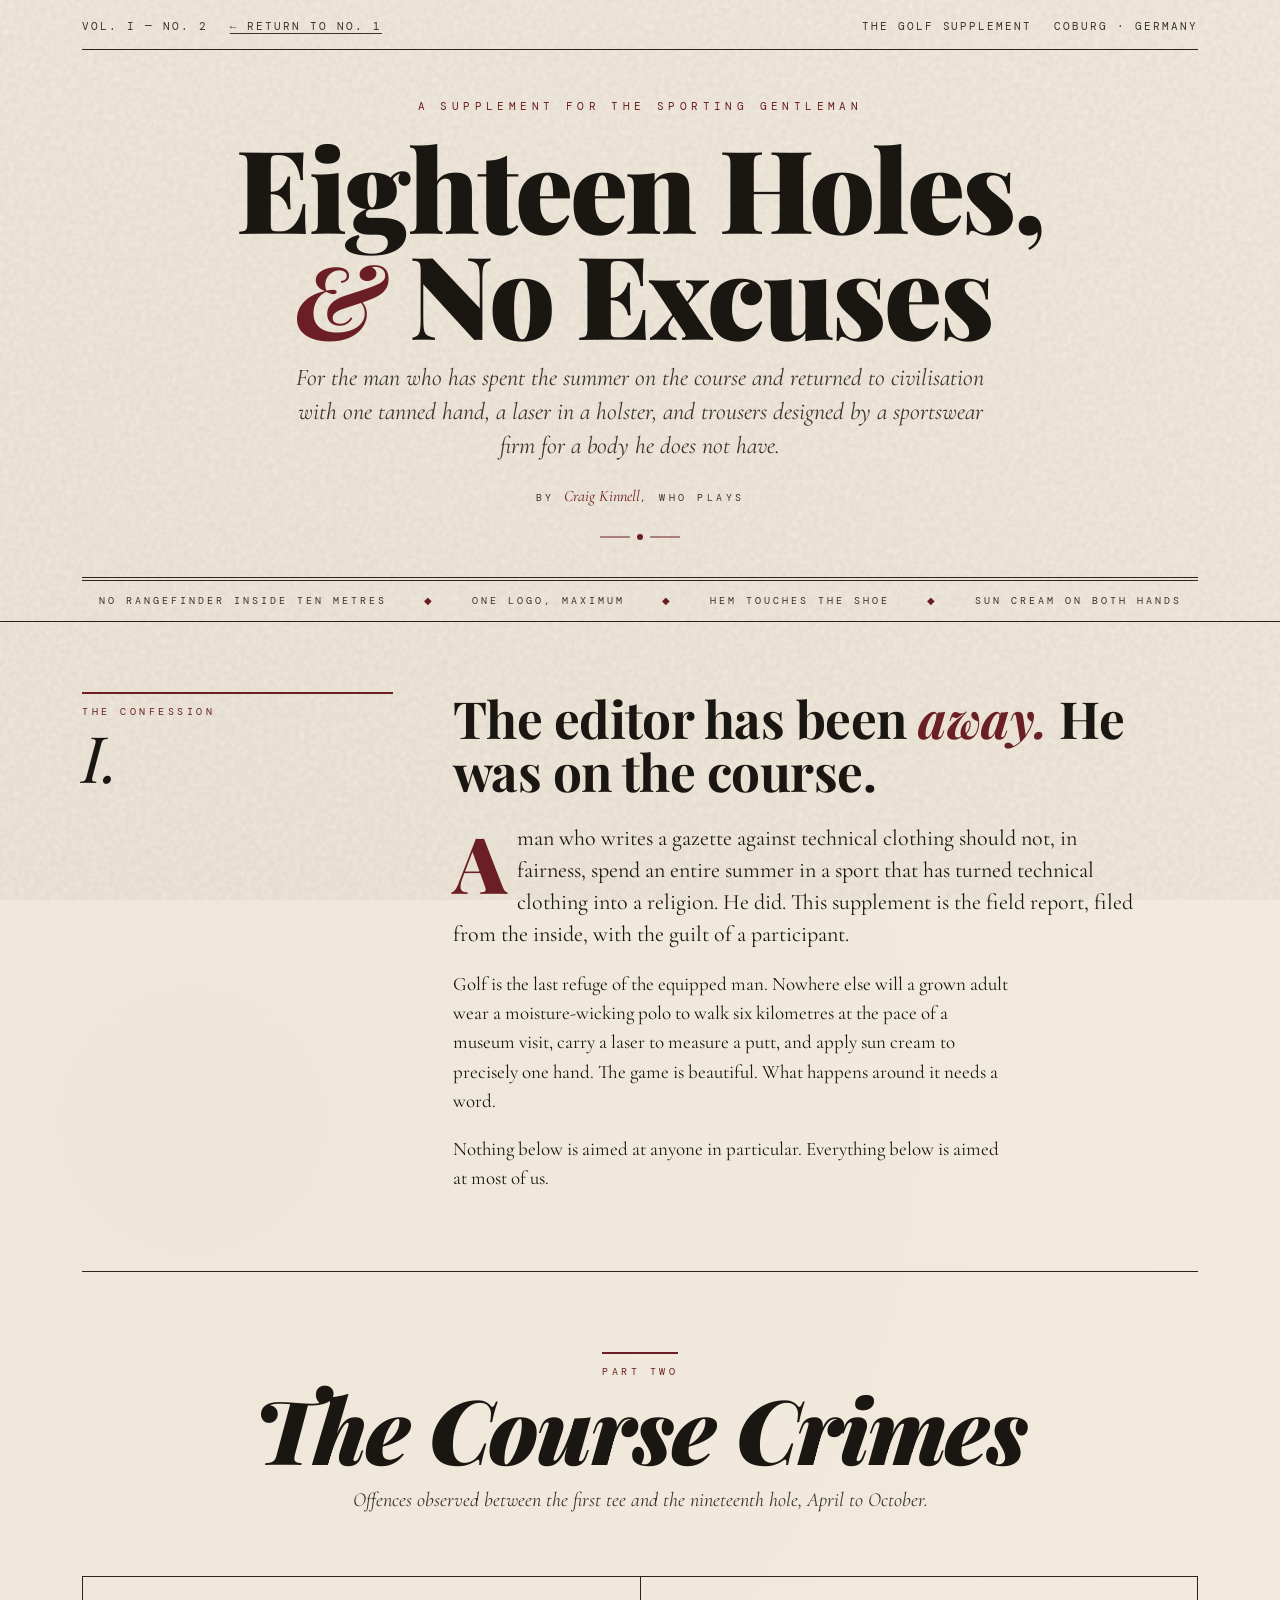
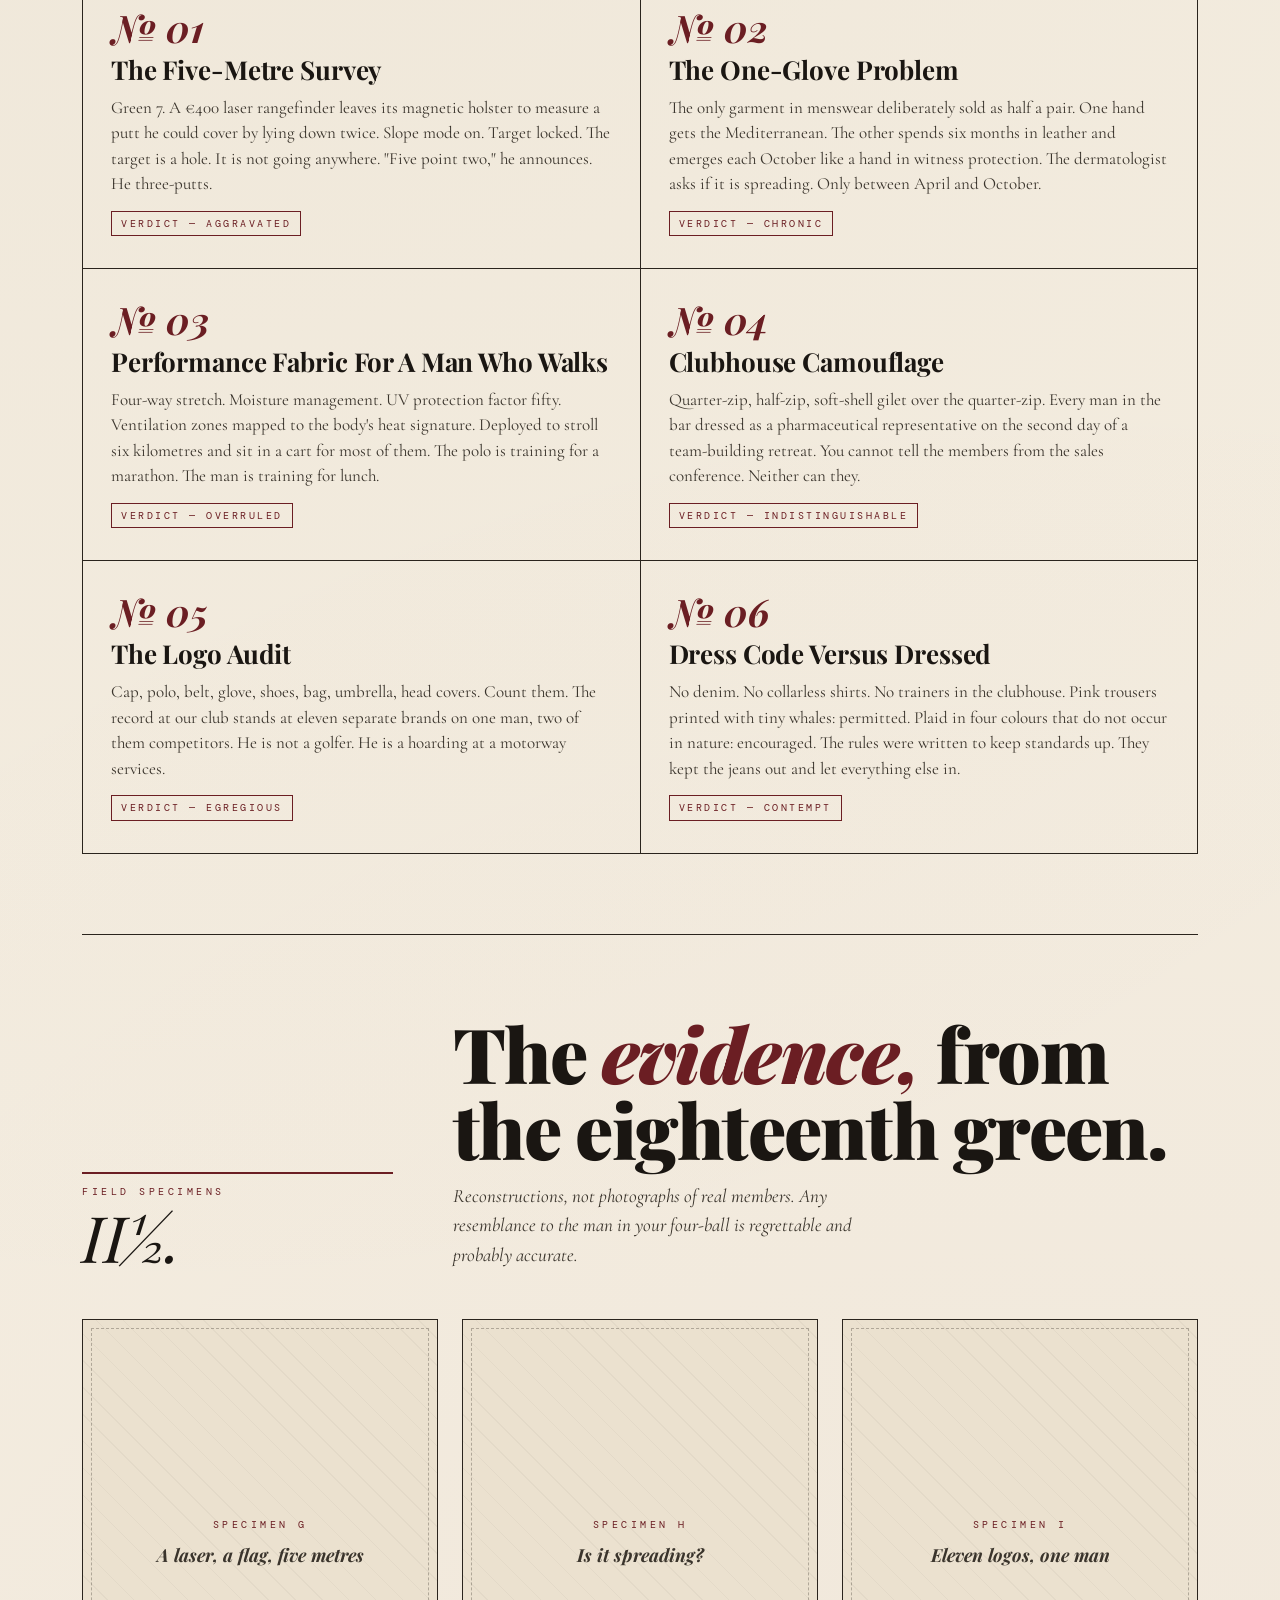
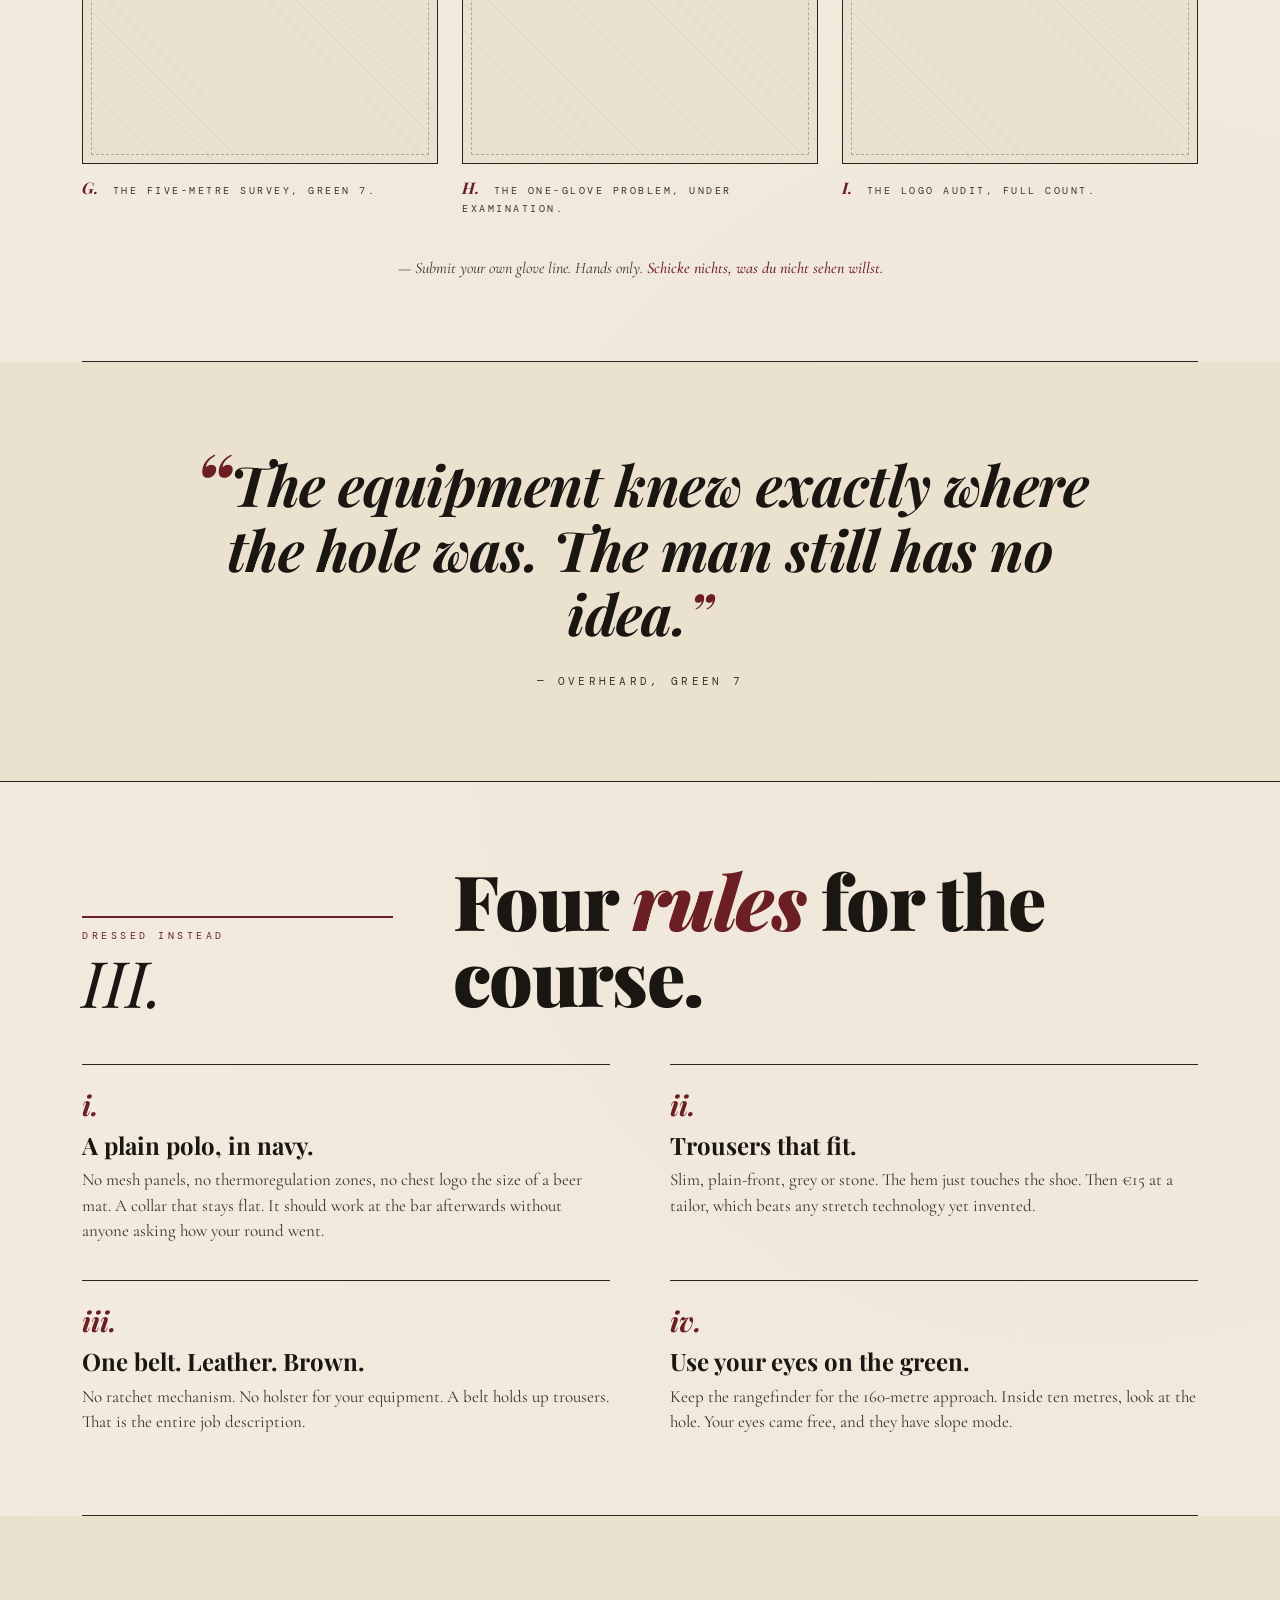
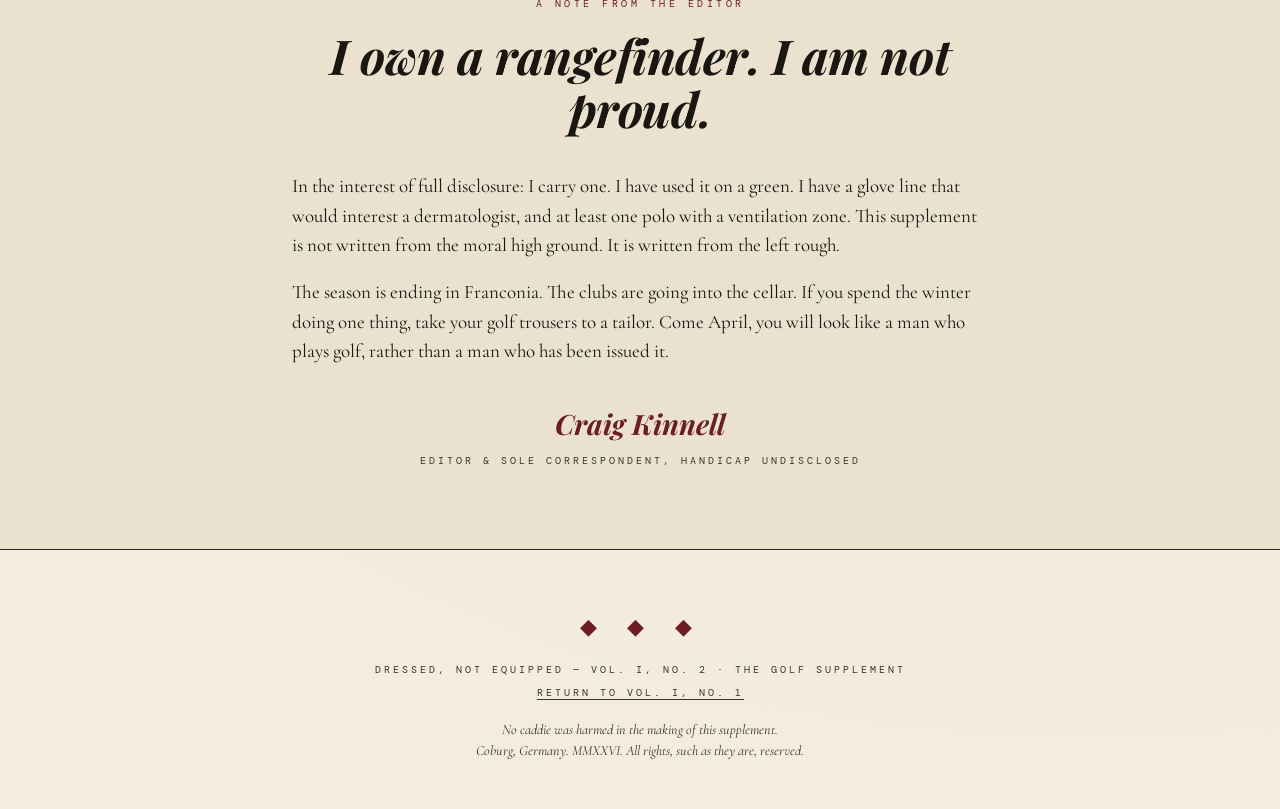
==== golf.html @ 10fee745 "Move Dressed, Not Equipped here, with Vol. I, No. 2: The Golf Supplement Co-Authored-By: Claude Opus" ====
<!DOCTYPE html>
<html lang="en">
<head>
<meta charset="UTF-8" />
<meta name="viewport" content="width=device-width, initial-scale=1.0" />
<title>The Golf Supplement — Dressed, Not Equipped</title>
<meta name="description" content="Vol. I, No. 2 of Dressed, Not Equipped: offences against tailoring observed on the golf course. Written from Coburg, Germany." />
<link rel="preconnect" href="https://fonts.googleapis.com">
<link rel="preconnect" href="https://fonts.gstatic.com" crossorigin>
<link href="https://fonts.googleapis.com/css2?family=Cormorant+Garamond:ital,wght@0,400;0,500;0,600;0,700;1,400;1,500&family=DM+Mono:ital,wght@0,400;0,500;1,400&family=Playfair+Display:ital,wght@0,700;0,900;1,700&display=swap" rel="stylesheet">
<style>
  :root {
    --paper: #f4ede0;
    --paper-deep: #ebe1cf;
    --ink: #1a1612;
    --ink-soft: #3a342c;
    --rule: #2a241d;
    --oxblood: #6b1e23;
    --serif: 'Cormorant Garamond', 'EB Garamond', Georgia, serif;
    --display: 'Playfair Display', 'Bodoni 72', 'Didot', serif;
    --mono: 'DM Mono', 'Courier New', monospace;
  }
  * { box-sizing: border-box; margin: 0; padding: 0; }
  html { scroll-behavior: smooth; }
  body {
    background: var(--paper);
    background-image:
      radial-gradient(circle at 15% 20%, rgba(106, 78, 40, 0.04) 0%, transparent 40%),
      radial-gradient(circle at 85% 70%, rgba(107, 30, 35, 0.03) 0%, transparent 50%);
    color: var(--ink);
    font-family: var(--serif);
    font-size: 19px;
    line-height: 1.55;
    overflow-x: hidden;
    position: relative;
  }
  body::before {
    content: '';
    position: fixed;
    inset: 0;
    pointer-events: none;
    z-index: 1;
    background-image: url("data:image/svg+xml,%3Csvg viewBox='0 0 200 200' xmlns='http://www.w3.org/2000/svg'%3E%3Cfilter id='n'%3E%3CfeTurbulence type='fractalNoise' baseFrequency='0.85' numOctaves='2' stitchTiles='stitch'/%3E%3CfeColorMatrix values='0 0 0 0 0.1 0 0 0 0 0.08 0 0 0 0 0.05 0 0 0 0.18 0'/%3E%3C/filter%3E%3Crect width='100%25' height='100%25' filter='url(%23n)'/%3E%3C/svg%3E");
    opacity: 0.5;
    mix-blend-mode: multiply;
  }
  .container { max-width: 1180px; margin: 0 auto; padding: 0 32px; position: relative; z-index: 2; }
  .masthead {
    border-bottom: 1px solid var(--rule);
    padding: 18px 0 14px;
    display: flex;
    justify-content: space-between;
    align-items: baseline;
    font-family: var(--mono);
    font-size: 11px;
    text-transform: uppercase;
    letter-spacing: 0.18em;
    color: var(--ink-soft);
  }
  .masthead .left, .masthead .right { display: flex; gap: 22px; }
  .hero { padding: 48px 0 32px; border-bottom: 4px double var(--rule); text-align: center; }
  .hero .kicker {
    font-family: var(--mono); font-size: 11px; letter-spacing: 0.4em;
    text-transform: uppercase; color: var(--oxblood); margin-bottom: 18px;
  }
  .hero h1 {
    font-family: var(--display); font-weight: 900;
    font-size: clamp(48px, 9vw, 124px);
    line-height: 0.92; letter-spacing: -0.02em;
  }
  .hero h1 .amp { font-style: italic; font-weight: 700; color: var(--oxblood); font-size: 0.9em; padding: 0 0.05em; }
  .hero .deck {
    font-family: var(--serif); font-style: italic;
    font-size: clamp(18px, 2vw, 24px); color: var(--ink-soft);
    max-width: 720px; margin: 16px auto 0; line-height: 1.4;
  }
  .hero .byline {
    font-family: var(--mono); font-size: 10px; letter-spacing: 0.35em;
    text-transform: uppercase; color: var(--ink-soft); margin-top: 22px;
  }
  .hero .byline em {
    font-family: var(--serif); font-style: italic; text-transform: none;
    letter-spacing: 0; font-size: 16px; color: var(--oxblood);
  }
  .hero .ornament { margin: 20px auto 0; display: block; width: 80px; color: var(--oxblood); }
  .strip {
    border-bottom: 1px solid var(--rule); padding: 12px 0;
    font-family: var(--mono); font-size: 10px; letter-spacing: 0.3em;
    text-transform: uppercase; text-align: center; color: var(--ink-soft);
  }
  .strip span { margin: 0 14px; }
  .strip .dot { color: var(--oxblood); }
  .section-label {
    font-family: var(--mono); font-size: 10px; letter-spacing: 0.35em;
    text-transform: uppercase; color: var(--oxblood);
    border-top: 2px solid var(--oxblood); padding-top: 10px; display: block;
  }
  .section-label .num {
    display: block; font-family: var(--display); font-style: italic;
    font-size: 64px; color: var(--ink); letter-spacing: 0; margin-top: 6px; line-height: 1;
  }
  .manifesto { padding: 70px 0 60px; border-bottom: 1px solid var(--rule); }
  .manifesto-grid { display: grid; grid-template-columns: 1fr 2.4fr; gap: 60px; align-items: start; }
  .manifesto h2 {
    font-family: var(--display); font-weight: 700;
    font-size: clamp(32px, 4vw, 52px); line-height: 1.05;
    letter-spacing: -0.01em; margin-bottom: 24px;
  }
  .manifesto h2 em { font-style: italic; color: var(--oxblood); }
  .manifesto p { margin-bottom: 18px; max-width: 62ch; }
  .manifesto p.lede { font-size: 22px; line-height: 1.45; }
  .manifesto p.lede::first-letter {
    font-family: var(--display); font-weight: 900; font-size: 78px;
    float: left; line-height: 0.85; padding: 6px 10px 0 0; color: var(--oxblood);
  }
  .crimes { padding: 80px 0; border-bottom: 1px solid var(--rule); }
  .crimes-header { text-align: center; margin-bottom: 60px; }
  .crimes-header h2 {
    font-family: var(--display); font-weight: 900; font-style: italic;
    font-size: clamp(48px, 7vw, 92px); line-height: 1; letter-spacing: -0.02em;
  }
  .crimes-header .sub {
    font-family: var(--serif); font-style: italic;
    color: var(--ink-soft); font-size: 20px; margin-top: 12px;
  }
  .crimes-list {
    display: grid; grid-template-columns: 1fr 1fr;
    border-top: 1px solid var(--rule); border-left: 1px solid var(--rule);
  }
  .crime {
    padding: 32px 28px;
    border-right: 1px solid var(--rule); border-bottom: 1px solid var(--rule);
    transition: background 0.4s ease;
  }
  .crime:hover { background: var(--paper-deep); }
  .crime .num {
    font-family: var(--display); font-style: italic; font-weight: 700;
    font-size: 38px; color: var(--oxblood); line-height: 1; margin-bottom: 8px;
  }
  .crime h3 {
    font-family: var(--display); font-weight: 700;
    font-size: 26px; line-height: 1.15; margin-bottom: 10px; letter-spacing: -0.005em;
  }
  .crime p { font-size: 17px; line-height: 1.5; color: var(--ink-soft); }
  .crime .verdict {
    display: inline-block; margin-top: 14px;
    font-family: var(--mono); font-size: 10px; letter-spacing: 0.25em;
    text-transform: uppercase; color: var(--oxblood);
    border: 1px solid var(--oxblood); padding: 4px 9px;
  }
  .pullquote {
    padding: 90px 0; text-align: center;
    border-bottom: 1px solid var(--rule); background: var(--paper-deep);
  }

  /* ─── FIELD SPECIMENS ─────────────────────────────── */
  .specimens { padding: 80px 0; border-bottom: 1px solid var(--rule); }
  .specimens-header {
    display: grid; grid-template-columns: 1fr 2.4fr;
    gap: 60px; margin-bottom: 50px; align-items: end;
  }
  .specimens-header h2 {
    font-family: var(--display); font-weight: 900;
    font-size: clamp(40px, 6vw, 76px); line-height: 1; letter-spacing: -0.02em;
    margin-bottom: 14px;
  }
  .specimens-header h2 em { font-style: italic; color: var(--oxblood); }
  .specimens-header p {
    font-style: italic; color: var(--ink-soft); max-width: 56ch;
  }
  .specimens-grid {
    display: grid; grid-template-columns: repeat(3, 1fr); gap: 28px 24px;
  }
  .specimen { display: block; }
  .specimen-frame {
    position: relative; aspect-ratio: 4 / 5;
    background: var(--paper-deep);
    border: 1px solid var(--rule);
    overflow: hidden;
    transition: transform 0.5s cubic-bezier(0.2, 0.8, 0.2, 1), box-shadow 0.5s;
  }
  .specimen-frame::before {
    content: '';
    position: absolute; inset: 8px;
    border: 1px dashed rgba(42, 36, 29, 0.3);
    pointer-events: none;
  }
  .specimen-frame:hover {
    transform: translateY(-4px);
    box-shadow: 0 16px 40px -20px rgba(26, 22, 18, 0.4);
  }
  .specimen-placeholder {
    position: absolute; inset: 0;
    display: flex; flex-direction: column;
    align-items: center; justify-content: center;
    text-align: center; padding: 28px;
    background:
      repeating-linear-gradient(
        45deg,
        transparent 0,
        transparent 18px,
        rgba(42, 36, 29, 0.04) 18px,
        rgba(42, 36, 29, 0.04) 19px
      );
  }
  .ph-label {
    font-family: var(--mono); font-size: 10px; letter-spacing: 0.35em;
    text-transform: uppercase; color: var(--oxblood);
    margin-bottom: 12px;
  }
  .ph-detail {
    font-family: var(--display); font-style: italic; font-weight: 700;
    font-size: 18px; line-height: 1.25; color: var(--ink-soft);
  }
  .specimen figcaption {
    font-family: var(--mono); font-size: 10px;
    letter-spacing: 0.25em; text-transform: uppercase;
    color: var(--ink-soft); margin-top: 12px;
  }
  .specimen .caption-num {
    font-family: var(--display); font-style: italic;
    font-weight: 700; font-size: 16px; color: var(--oxblood);
    text-transform: none; letter-spacing: 0; margin-right: 6px;
  }
  .specimens-note {
    margin-top: 40px; text-align: center;
    font-family: var(--serif); font-style: italic;
    font-size: 16px; color: var(--ink-soft);
  }
  .specimens-note em { color: var(--oxblood); font-weight: 500; }

  /* ─── DISCLOSURE BLOCK ────────────────────────────── */
  .disclosure {
    margin: 40px auto 0; max-width: 780px;
    border-top: 1px solid var(--rule);
    border-bottom: 1px solid var(--rule);
    padding: 22px 28px;
    font-family: var(--serif); font-size: 15px;
    line-height: 1.5; color: var(--ink-soft);
    text-align: center;
  }
  .disclosure .tag {
    display: inline-block; margin-bottom: 8px;
    font-family: var(--mono); font-size: 10px;
    letter-spacing: 0.35em; text-transform: uppercase;
    color: var(--oxblood);
  }
  .disclosure em { font-style: italic; color: var(--ink); }
  .pullquote blockquote {
    font-family: var(--display); font-style: italic; font-weight: 700;
    font-size: clamp(28px, 4.5vw, 56px); line-height: 1.15;
    max-width: 920px; margin: 0 auto; letter-spacing: -0.01em;
  }
  .pullquote blockquote::before {
    content: '“'; font-size: 1.5em; color: var(--oxblood);
    line-height: 0; vertical-align: -0.1em;
  }
  .pullquote blockquote::after { content: '”'; color: var(--oxblood); }
  .pullquote cite {
    display: block; margin-top: 28px;
    font-family: var(--mono); font-size: 11px; letter-spacing: 0.3em;
    text-transform: uppercase; font-style: normal; color: var(--ink-soft);
  }
  .principles { padding: 80px 0; border-bottom: 1px solid var(--rule); }
  .principles-header {
    display: grid; grid-template-columns: 1fr 2.4fr;
    gap: 60px; margin-bottom: 50px; align-items: end;
  }
  .principles-header h2 {
    font-family: var(--display); font-weight: 900;
    font-size: clamp(40px, 6vw, 76px); line-height: 1; letter-spacing: -0.02em;
  }
  .principles-header h2 em { font-style: italic; color: var(--oxblood); }
  .principles-grid { display: grid; grid-template-columns: repeat(2, 1fr); gap: 36px 60px; }
  .principle { border-top: 1px solid var(--rule); padding-top: 18px; }
  .principle .num {
    font-family: var(--display); font-style: italic; font-weight: 700;
    font-size: 28px; color: var(--oxblood); margin-bottom: 6px;
  }
  .principle h3 {
    font-family: var(--display); font-weight: 700;
    font-size: 24px; margin-bottom: 8px; line-height: 1.15;
  }
  .principle p { font-size: 17px; line-height: 1.5; color: var(--ink-soft); }
  .remedies { padding: 80px 0 60px; border-bottom: 1px solid var(--rule); }
  .remedies-header {
    display: grid; grid-template-columns: 1fr 2.4fr;
    gap: 60px; margin-bottom: 50px; align-items: end;
  }
  .remedies-header h2 {
    font-family: var(--display); font-weight: 900;
    font-size: clamp(40px, 6vw, 76px); line-height: 1; letter-spacing: -0.02em;
  }
  .remedies-header h2 em { font-style: italic; color: var(--oxblood); }
  .remedies-header p { font-style: italic; color: var(--ink-soft); max-width: 56ch; }
  .category { margin-bottom: 50px; }
  .category-title {
    font-family: var(--mono); font-size: 11px; letter-spacing: 0.35em;
    text-transform: uppercase; color: var(--ink);
    border-bottom: 1px solid var(--rule); padding-bottom: 10px; margin-bottom: 22px;
    display: flex; justify-content: space-between; align-items: baseline;
  }
  .category-title .index {
    color: var(--oxblood); font-style: italic; font-family: var(--display);
    text-transform: none; letter-spacing: 0; font-size: 22px;
  }
  .links { display: grid; grid-template-columns: repeat(auto-fill, minmax(280px, 1fr)); }
  .link {
    display: block; padding: 18px 4px;
    border-bottom: 1px solid rgba(42, 36, 29, 0.2);
    text-decoration: none; color: var(--ink);
    transition: padding-left 0.35s cubic-bezier(0.2, 0.8, 0.2, 1), background 0.3s;
    position: relative;
  }
  .link:hover {
    padding-left: 16px;
    background: linear-gradient(90deg, rgba(107,30,35,0.05), transparent 60%);
  }
  .link::before {
    content: '→'; position: absolute; left: -12px; top: 28px;
    color: var(--oxblood); opacity: 0;
    transition: opacity 0.3s, left 0.3s; font-size: 18px;
  }
  .link:hover::before { opacity: 1; left: 0; }
  .link .name {
    font-family: var(--display); font-size: 22px; font-weight: 700;
    line-height: 1.1; display: block; margin-bottom: 4px;
  }
  .link .note { font-family: var(--serif); font-style: italic; font-size: 15px; color: var(--ink-soft); }
  .link .origin {
    font-family: var(--mono); font-size: 9px; letter-spacing: 0.25em;
    text-transform: uppercase; color: var(--oxblood);
    margin-top: 6px; display: block;
  }
  .editors-note {
    padding: 80px 0; border-bottom: 1px solid var(--rule);
    background: var(--paper-deep);
  }
  .editors-note .container { max-width: 760px; }
  .editors-note .label {
    font-family: var(--mono); font-size: 10px; letter-spacing: 0.35em;
    text-transform: uppercase; color: var(--oxblood);
    text-align: center; margin-bottom: 18px;
  }
  .editors-note h2 {
    font-family: var(--display); font-weight: 700; font-style: italic;
    font-size: clamp(32px, 4vw, 48px); line-height: 1.1;
    text-align: center; margin-bottom: 36px; letter-spacing: -0.01em;
  }
  .editors-note p { margin-bottom: 18px; }
  .editors-note .signature { margin-top: 36px; text-align: center; }
  .editors-note .signature .name {
    font-family: var(--display); font-style: italic; font-weight: 700;
    font-size: 28px; color: var(--oxblood);
  }
  .editors-note .signature .role {
    display: block; font-family: var(--mono);
    font-size: 10px; letter-spacing: 0.3em;
    text-transform: uppercase; color: var(--ink-soft); margin-top: 8px;
  }
  footer {
    padding: 60px 0 40px; text-align: center;
    font-family: var(--mono); font-size: 10px; letter-spacing: 0.3em;
    text-transform: uppercase; color: var(--ink-soft);
  }
  footer .ornament {
    color: var(--oxblood); font-size: 22px;
    margin-bottom: 18px; letter-spacing: 0.4em;
  }
  footer p { margin-bottom: 8px; }
  footer .small {
    font-family: var(--serif); font-style: italic;
    text-transform: none; letter-spacing: 0;
    font-size: 14px; color: var(--ink-soft);
    margin-top: 18px; line-height: 1.5;
  }
  @media (max-width: 760px) {
    .container { padding: 0 22px; }
    .masthead { font-size: 9px; flex-direction: column; gap: 6px; align-items: center; }
    .masthead .left, .masthead .right { gap: 14px; }
    .manifesto-grid, .remedies-header, .principles-header, .specimens-header { grid-template-columns: 1fr; gap: 30px; }
    .crimes-list, .principles-grid { grid-template-columns: 1fr; }
    .specimens-grid { grid-template-columns: 1fr 1fr; gap: 18px; }
    .strip span { display: inline-block; margin: 2px 8px; }
  }
  @keyframes rise {
    from { opacity: 0; transform: translateY(18px); }
    to   { opacity: 1; transform: translateY(0); }
  }
  .hero, .manifesto, .crime, .specimens, .pullquote, .principles, .remedies, .editors-note {
    animation: rise 0.9s cubic-bezier(0.2, 0.8, 0.2, 1) both;
  }
  .crime:nth-child(1) { animation-delay: 0.05s; }
  .crime:nth-child(2) { animation-delay: 0.10s; }
  .crime:nth-child(3) { animation-delay: 0.15s; }
  .crime:nth-child(4) { animation-delay: 0.20s; }
  .crime:nth-child(5) { animation-delay: 0.25s; }
  .crime:nth-child(6) { animation-delay: 0.30s; }

  /* ─── GOLF SUPPLEMENT ADDITIONS ───────────────────── */
  .specimen-frame img {
    position: absolute; inset: 0; width: 100%; height: 100%;
    object-fit: cover; display: block; z-index: 1;
  }
  a.back { color: inherit; text-decoration: none; border-bottom: 1px solid currentColor; }
  a.back:hover { color: var(--oxblood); }
</style>
</head>
<body>

<div class="container">
  <header class="masthead">
    <div class="left">
      <span>Vol. I — No. 2</span>
      <span><a class="back" href="./">← Return to No. 1</a></span>
    </div>
    <div class="right">
      <span>The Golf Supplement</span>
      <span>Coburg · Germany</span>
    </div>
  </header>

  <section class="hero">
    <div class="kicker">A Supplement for the Sporting Gentleman</div>
    <h1>Eighteen Holes,<br><span class="amp">&amp;</span> No Excuses</h1>
    <p class="deck">For the man who has spent the summer on the course and returned to civilisation with one tanned hand, a laser in a holster, and trousers designed by a sportswear firm for a body he does not have.</p>
    <div class="byline">By <em>Craig Kinnell</em>, who plays</div>
    <svg class="ornament" viewBox="0 0 80 16" fill="none" xmlns="http://www.w3.org/2000/svg">
      <path d="M0 8 H30" stroke="currentColor" stroke-width="1"/>
      <circle cx="40" cy="8" r="3" fill="currentColor"/>
      <path d="M50 8 H80" stroke="currentColor" stroke-width="1"/>
    </svg>
  </section>
</div>

<div class="strip">
  <span>No Rangefinder Inside Ten Metres</span>
  <span class="dot">◆</span>
  <span>One Logo, Maximum</span>
  <span class="dot">◆</span>
  <span>Hem Touches The Shoe</span>
  <span class="dot">◆</span>
  <span>Sun Cream On Both Hands</span>
</div>

<div class="container">

  <section class="manifesto">
    <div class="manifesto-grid">
      <div><span class="section-label">The Confession<span class="num">I.</span></span></div>
      <div>
        <h2>The editor has been <em>away.</em> He was on the course.</h2>
        <p class="lede">A man who writes a gazette against technical clothing should not, in fairness, spend an entire summer in a sport that has turned technical clothing into a religion. He did. This supplement is the field report, filed from the inside, with the guilt of a participant.</p>
        <p>Golf is the last refuge of the equipped man. Nowhere else will a grown adult wear a moisture-wicking polo to walk six kilometres at the pace of a museum visit, carry a laser to measure a putt, and apply sun cream to precisely one hand. The game is beautiful. What happens around it needs a word.</p>
        <p>Nothing below is aimed at anyone in particular. Everything below is aimed at most of us.</p>
      </div>
    </div>
  </section>

  <section class="crimes">
    <div class="crimes-header">
      <span class="section-label" style="display:inline-block;text-align:left;">Part Two</span>
      <h2>The <em>Course</em> Crimes</h2>
      <p class="sub">Offences observed between the first tee and the nineteenth hole, April to October.</p>
    </div>

    <div class="crimes-list">
      <article class="crime">
        <div class="num">№ 01</div>
        <h3>The Five-Metre Survey</h3>
        <p>Green 7. A €400 laser rangefinder leaves its magnetic holster to measure a putt he could cover by lying down twice. Slope mode on. Target locked. The target is a hole. It is not going anywhere. "Five point two," he announces. He three-putts.</p>
        <span class="verdict">Verdict — Aggravated</span>
      </article>
      <article class="crime">
        <div class="num">№ 02</div>
        <h3>The One-Glove Problem</h3>
        <p>The only garment in menswear deliberately sold as half a pair. One hand gets the Mediterranean. The other spends six months in leather and emerges each October like a hand in witness protection. The dermatologist asks if it is spreading. Only between April and October.</p>
        <span class="verdict">Verdict — Chronic</span>
      </article>
      <article class="crime">
        <div class="num">№ 03</div>
        <h3>Performance Fabric For A Man Who Walks</h3>
        <p>Four-way stretch. Moisture management. UV protection factor fifty. Ventilation zones mapped to the body's heat signature. Deployed to stroll six kilometres and sit in a cart for most of them. The polo is training for a marathon. The man is training for lunch.</p>
        <span class="verdict">Verdict — Overruled</span>
      </article>
      <article class="crime">
        <div class="num">№ 04</div>
        <h3>Clubhouse Camouflage</h3>
        <p>Quarter-zip, half-zip, soft-shell gilet over the quarter-zip. Every man in the bar dressed as a pharmaceutical representative on the second day of a team-building retreat. You cannot tell the members from the sales conference. Neither can they.</p>
        <span class="verdict">Verdict — Indistinguishable</span>
      </article>
      <article class="crime">
        <div class="num">№ 05</div>
        <h3>The Logo Audit</h3>
        <p>Cap, polo, belt, glove, shoes, bag, umbrella, head covers. Count them. The record at our club stands at eleven separate brands on one man, two of them competitors. He is not a golfer. He is a hoarding at a motorway services.</p>
        <span class="verdict">Verdict — Egregious</span>
      </article>
      <article class="crime">
        <div class="num">№ 06</div>
        <h3>Dress Code Versus Dressed</h3>
        <p>No denim. No collarless shirts. No trainers in the clubhouse. Pink trousers printed with tiny whales: permitted. Plaid in four colours that do not occur in nature: encouraged. The rules were written to keep standards up. They kept the jeans out and let everything else in.</p>
        <span class="verdict">Verdict — Contempt</span>
      </article>
    </div>
  </section>

  <section class="specimens">
    <div class="specimens-header">
      <div><span class="section-label">Field Specimens<span class="num">II½.</span></span></div>
      <div>
        <h2>The <em>evidence,</em> from the eighteenth green.</h2>
        <p>Reconstructions, not photographs of real members. Any resemblance to the man in your four-ball is regrettable and probably accurate.</p>
      </div>
    </div>
    <div class="specimens-grid">
      <figure class="specimen">
        <div class="specimen-frame">
          <div class="specimen-placeholder">
            <span class="ph-label">Specimen G</span>
            <span class="ph-detail">A laser, a flag, five metres</span>
          </div>
          <img src="images/five-metre-survey.jpg" alt="A golfer aiming a laser rangefinder at a flag only a few metres away" loading="lazy" onerror="this.remove()">
        </div>
        <figcaption><span class="caption-num">G.</span> The Five-Metre Survey, green 7.</figcaption>
      </figure>
      <figure class="specimen">
        <div class="specimen-frame">
          <div class="specimen-placeholder">
            <span class="ph-label">Specimen H</span>
            <span class="ph-detail">Is it spreading?</span>
          </div>
          <img src="images/one-glove-problem.jpg" alt="A dermatologist examining a golfer's pale gloved hand with a sharp tan line at the wrist" loading="lazy" onerror="this.remove()">
        </div>
        <figcaption><span class="caption-num">H.</span> The One-Glove Problem, under examination.</figcaption>
      </figure>
      <figure class="specimen">
        <div class="specimen-frame">
          <div class="specimen-placeholder">
            <span class="ph-label">Specimen I</span>
            <span class="ph-detail">Eleven logos, one man</span>
          </div>
        </div>
        <figcaption><span class="caption-num">I.</span> The Logo Audit, full count.</figcaption>
      </figure>
    </div>
    <p class="specimens-note">— Submit your own glove line. Hands only. <em>Schicke nichts, was du nicht sehen willst.</em></p>
  </section>

</div>

<section class="pullquote">
  <div class="container">
    <blockquote>The equipment knew exactly where the hole was. The man still has <em>no idea.</em></blockquote>
    <cite>— Overheard, Green 7</cite>
  </div>
</section>

<div class="container">

  <section class="principles">
    <div class="principles-header">
      <div><span class="section-label">Dressed Instead<span class="num">III.</span></span></div>
      <div><h2>Four <em>rules</em> for the course.</h2></div>
    </div>
    <div class="principles-grid">
      <div class="principle">
        <div class="num">i.</div>
        <h3>A plain polo, in navy.</h3>
        <p>No mesh panels, no thermoregulation zones, no chest logo the size of a beer mat. A collar that stays flat. It should work at the bar afterwards without anyone asking how your round went.</p>
      </div>
      <div class="principle">
        <div class="num">ii.</div>
        <h3>Trousers that fit.</h3>
        <p>Slim, plain-front, grey or stone. The hem just touches the shoe. Then €15 at a tailor, which beats any stretch technology yet invented.</p>
      </div>
      <div class="principle">
        <div class="num">iii.</div>
        <h3>One belt. Leather. Brown.</h3>
        <p>No ratchet mechanism. No holster for your equipment. A belt holds up trousers. That is the entire job description.</p>
      </div>
      <div class="principle">
        <div class="num">iv.</div>
        <h3>Use your eyes on the green.</h3>
        <p>Keep the rangefinder for the 160-metre approach. Inside ten metres, look at the hole. Your eyes came free, and they have slope mode.</p>
      </div>
    </div>
  </section>

  <!-- ═══ REMEDIES FOR THE COURSE ═══
       Add brand links here in the same format as the Remedies on index.html.
       If any become affiliate links: add rel="sponsored noopener", mark them
       with *, and remove the `hidden` attribute from the disclosure block below. -->

</div>

<section class="editors-note">
  <div class="container">
    <div class="label">A Note From The Editor</div>
    <h2>I own a rangefinder. I am not proud.</h2>
    <p>In the interest of full disclosure: I carry one. I have used it on a green. I have a glove line that would interest a dermatologist, and at least one polo with a ventilation zone. This supplement is not written from the moral high ground. It is written from the left rough.</p>
    <p>The season is ending in Franconia. The clubs are going into the cellar. If you spend the winter doing one thing, take your golf trousers to a tailor. Come April, you will look like a man who plays golf, rather than a man who has been issued it.</p>
    <div class="signature">
      <span class="name">Craig Kinnell</span>
      <span class="role">Editor &amp; Sole Correspondent, Handicap Undisclosed</span>
    </div>
  </div>
</section>

<div class="container">
  <aside class="disclosure" id="disclosure" hidden>
    <span class="tag">Werbung · Disclosure</span>
    <p>Some links on this page are <em>affiliate links / Provisionslinks</em>, marked with an asterisk. If you click through and buy, the gazette receives a small commission at no cost to you. This does not influence what is recommended.</p>
  </aside>
  <footer>
    <div class="ornament">◆ ◆ ◆</div>
    <p>Dressed, Not Equipped — Vol. I, No. 2 · The Golf Supplement</p>
    <p><a class="back" href="./">Return to Vol. I, No. 1</a></p>
    <p class="small">No caddie was harmed in the making of this supplement.<br>Coburg, Germany. MMXXVI. All rights, such as they are, reserved.</p>
  </footer>
</div>

</body>
</html>
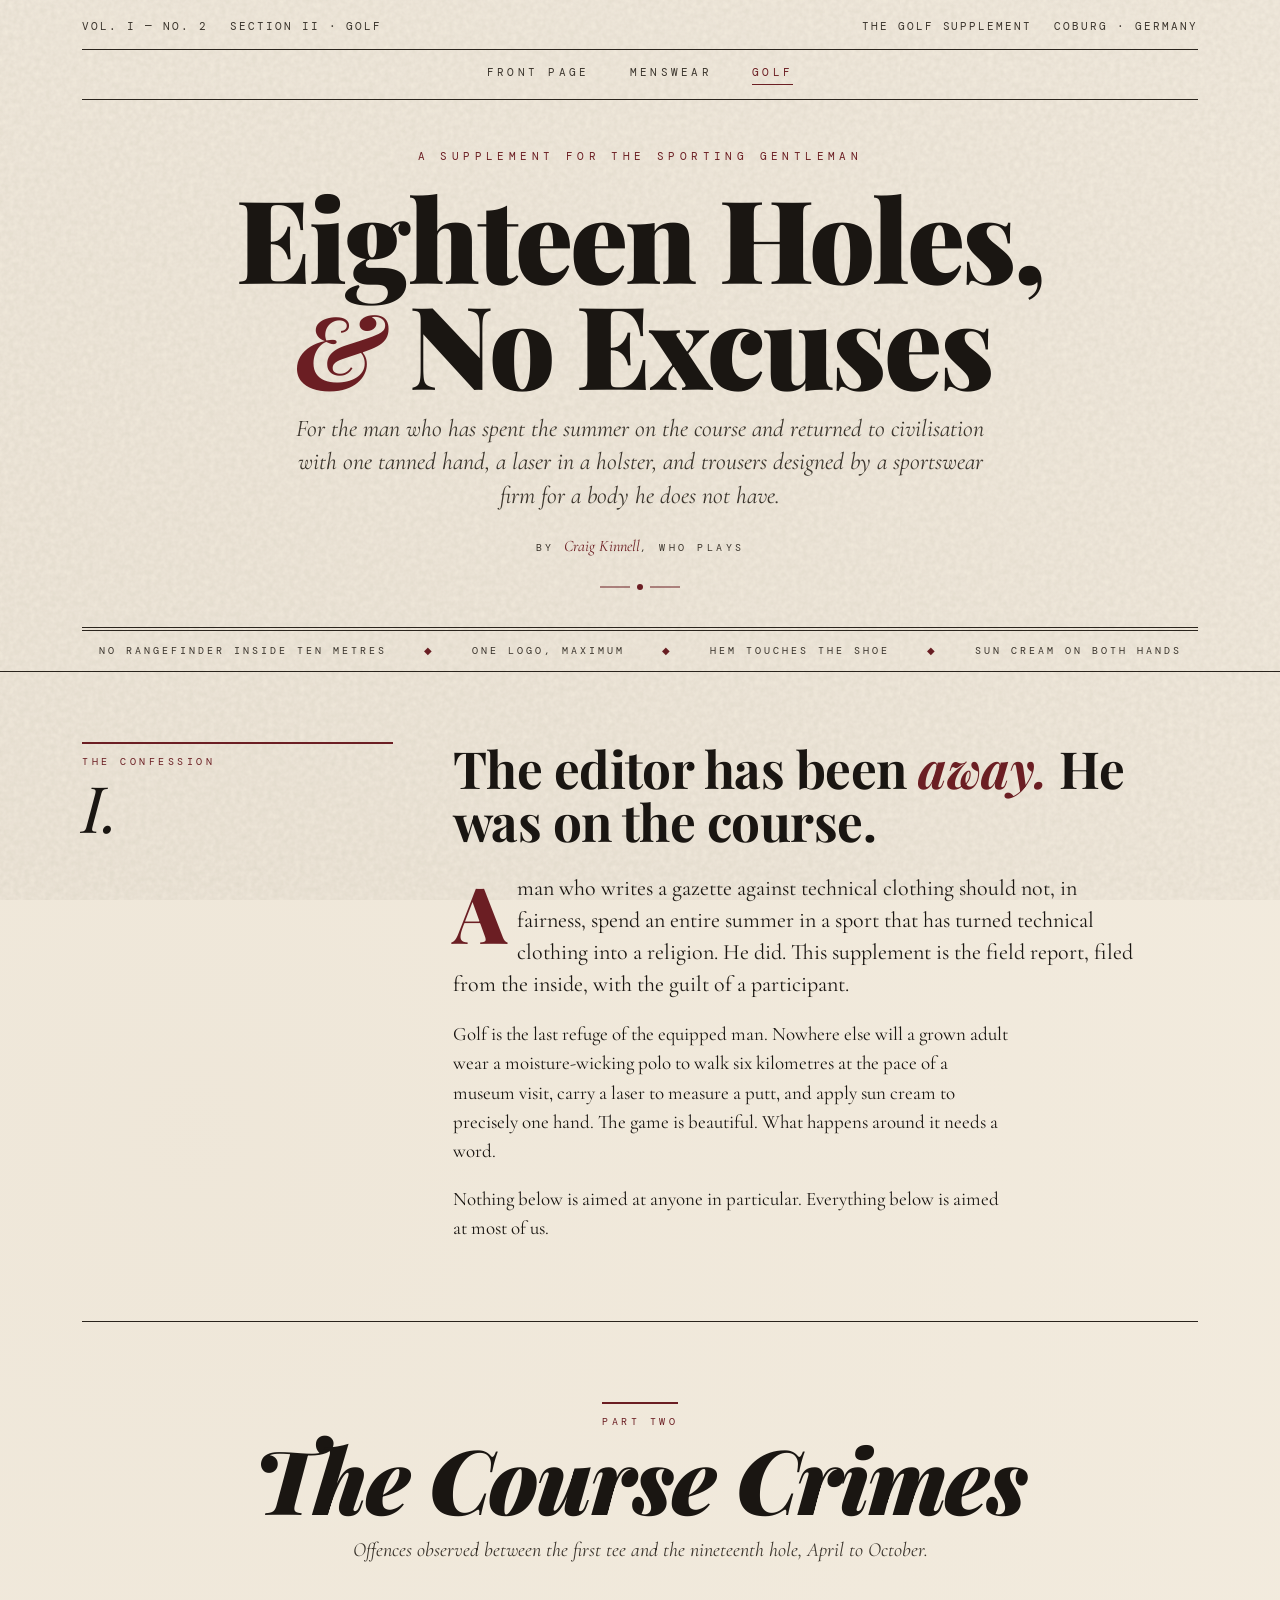
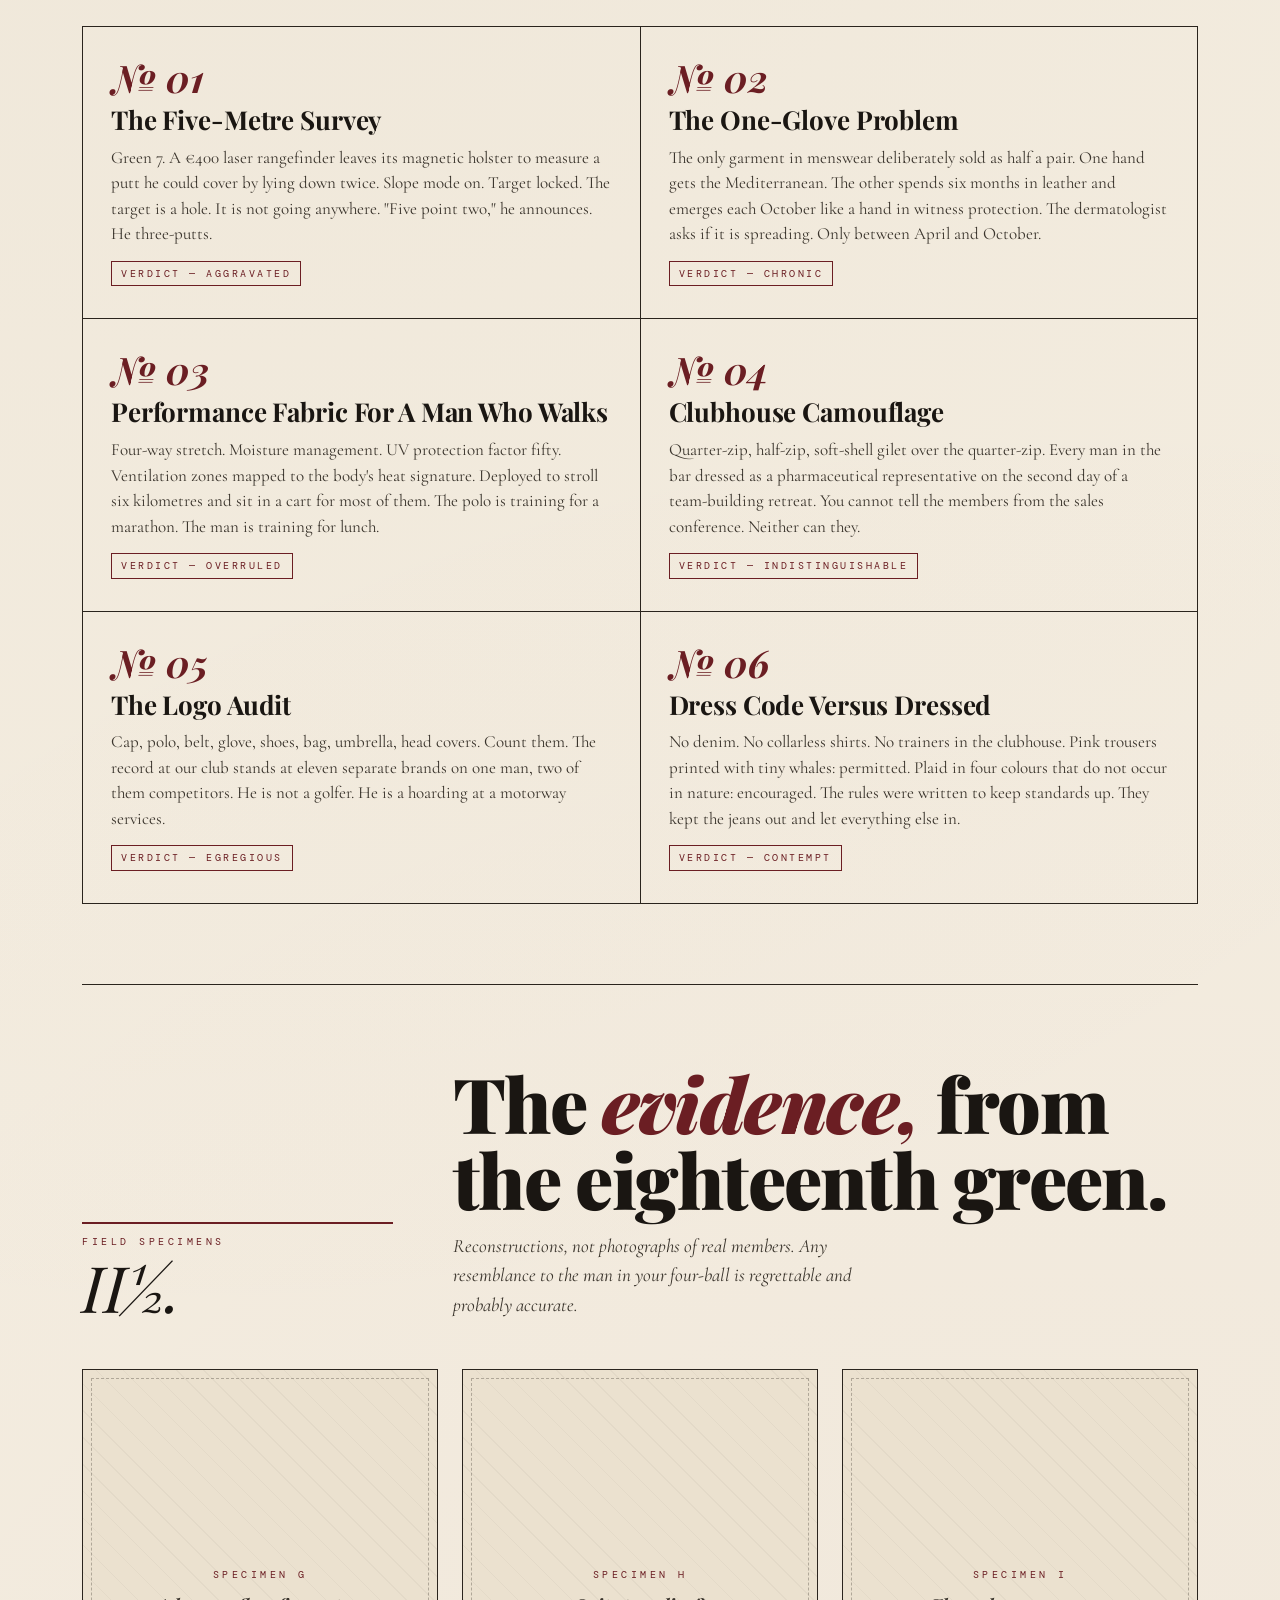
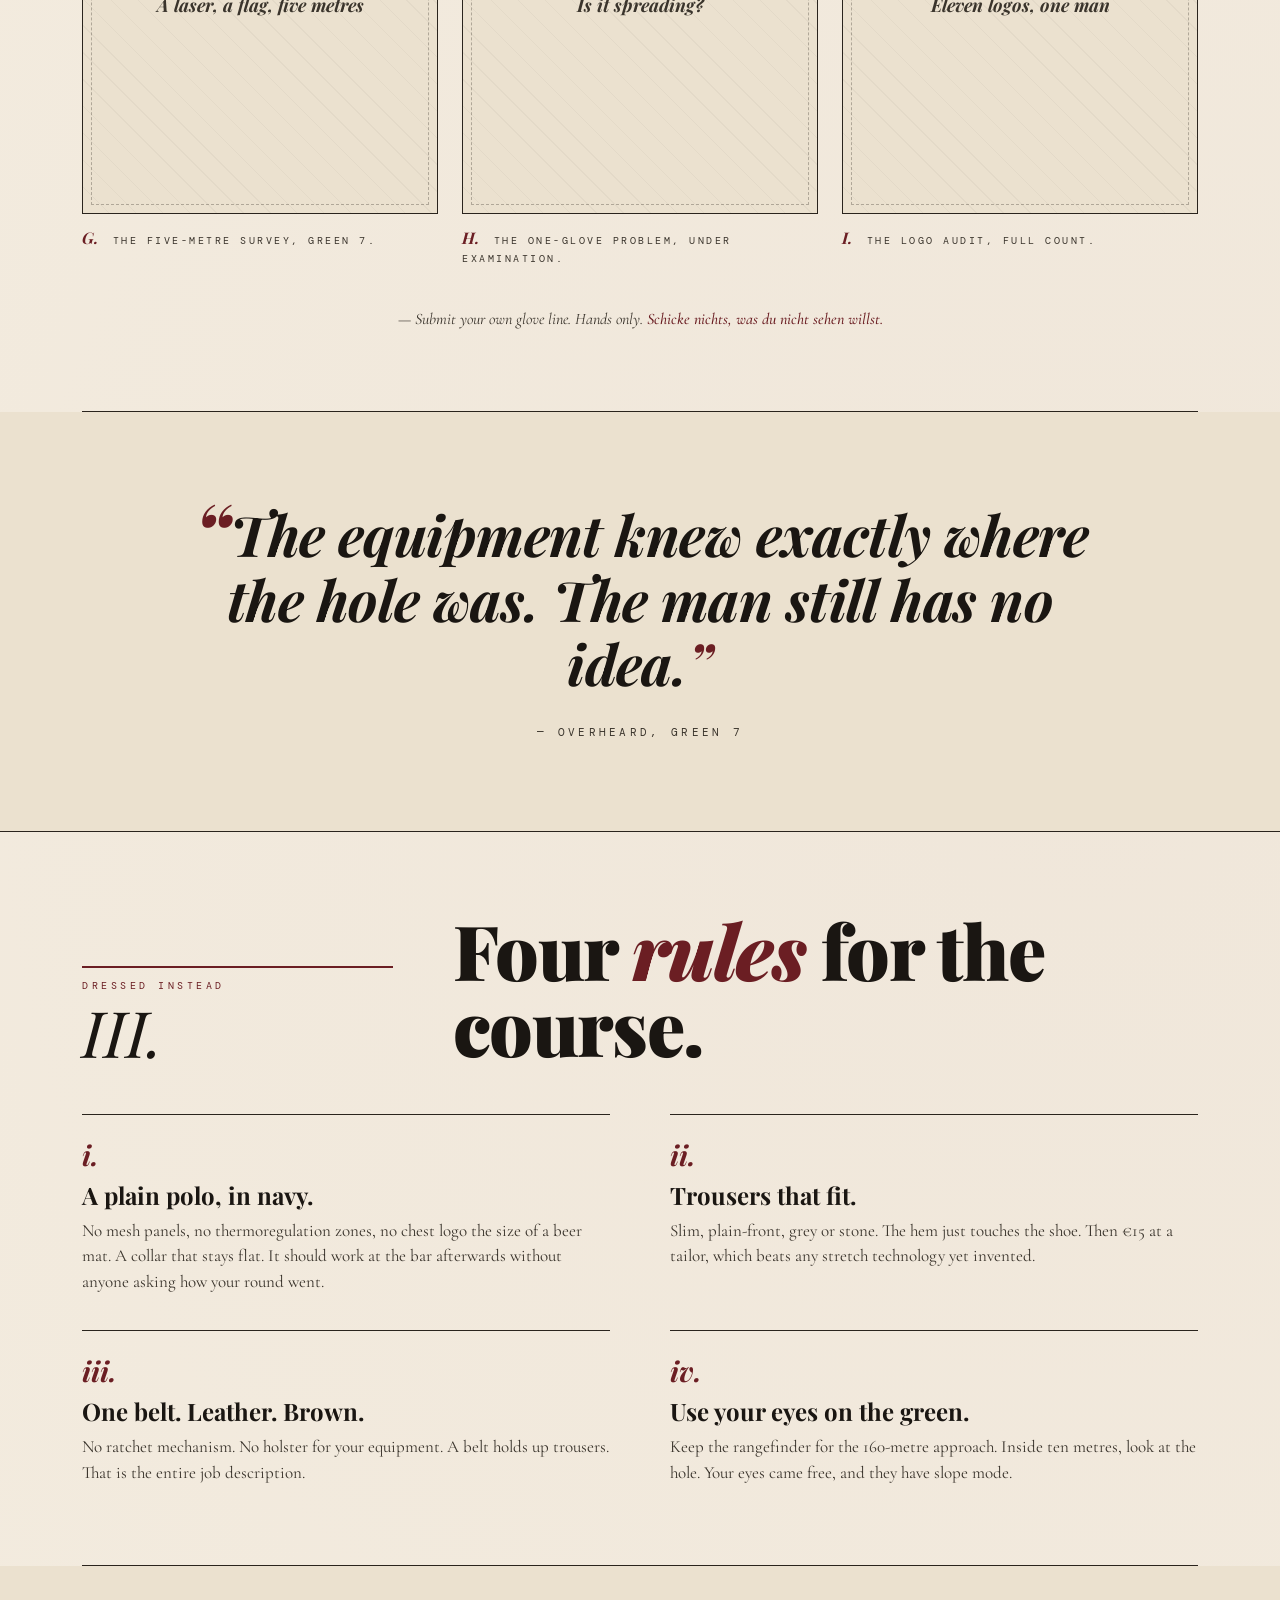
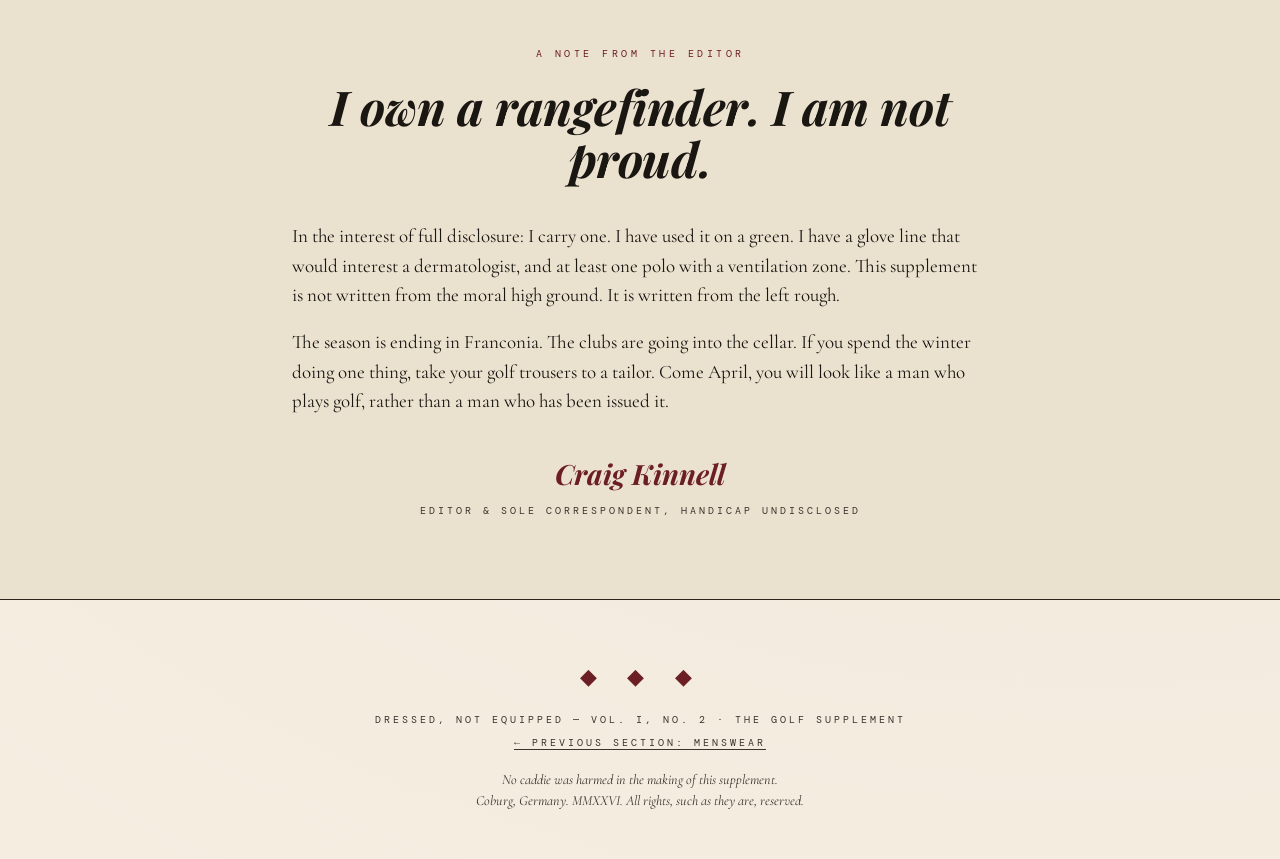
==== commit 0e68e7b4: "Split the site into a front page with Menswear and Golf sections Co-Authored-By: Claude Opus 5.5 <no" ====
--- a/golf.html
+++ b/golf.html
@@ -3,7 +3,7 @@
 <head>
 <meta charset="UTF-8" />
 <meta name="viewport" content="width=device-width, initial-scale=1.0" />
-<title>The Golf Supplement — Dressed, Not Equipped</title>
+<title>Golf — Dressed, Not Equipped</title>
 <meta name="description" content="Vol. I, No. 2 of Dressed, Not Equipped: offences against tailoring observed on the golf course. Written from Coburg, Germany." />
 <link rel="preconnect" href="https://fonts.googleapis.com">
 <link rel="preconnect" href="https://fonts.gstatic.com" crossorigin>
@@ -404,6 +404,16 @@
   }
   a.back { color: inherit; text-decoration: none; border-bottom: 1px solid currentColor; }
   a.back:hover { color: var(--oxblood); }
+
+  /* ─── SECTION NAV (shared) ────────────────────────── */
+  .sitenav {
+    display: flex; justify-content: center; flex-wrap: wrap; gap: 8px 40px;
+    padding: 14px 0; border-bottom: 1px solid var(--rule);
+    font-family: var(--mono); font-size: 11px; letter-spacing: 0.3em; text-transform: uppercase;
+  }
+  .sitenav a { color: var(--ink-soft); text-decoration: none; padding-bottom: 3px; border-bottom: 1px solid transparent; }
+  .sitenav a:hover, .sitenav a:focus-visible { color: var(--oxblood); border-color: currentColor; }
+  .sitenav a[aria-current="page"] { color: var(--oxblood); border-color: var(--oxblood); }
 </style>
 </head>
 <body>
@@ -412,13 +422,18 @@
   <header class="masthead">
     <div class="left">
       <span>Vol. I — No. 2</span>
-      <span><a class="back" href="./">← Return to No. 1</a></span>
+      <span>Section II · Golf</span>
     </div>
     <div class="right">
       <span>The Golf Supplement</span>
       <span>Coburg · Germany</span>
     </div>
   </header>
+  <nav class="sitenav" aria-label="Sections">
+    <a href="./">Front Page</a>
+    <a href="menswear.html">Menswear</a>
+    <a href="golf.html" aria-current="page">Golf</a>
+  </nav>
 
   <section class="hero">
     <div class="kicker">A Supplement for the Sporting Gentleman</div>
@@ -614,7 +629,7 @@
   <footer>
     <div class="ornament">◆ ◆ ◆</div>
     <p>Dressed, Not Equipped — Vol. I, No. 2 · The Golf Supplement</p>
-    <p><a class="back" href="./">Return to Vol. I, No. 1</a></p>
+    <p><a class="back" href="menswear.html">← Previous section: Menswear</a></p>
     <p class="small">No caddie was harmed in the making of this supplement.<br>Coburg, Germany. MMXXVI. All rights, such as they are, reserved.</p>
   </footer>
 </div>
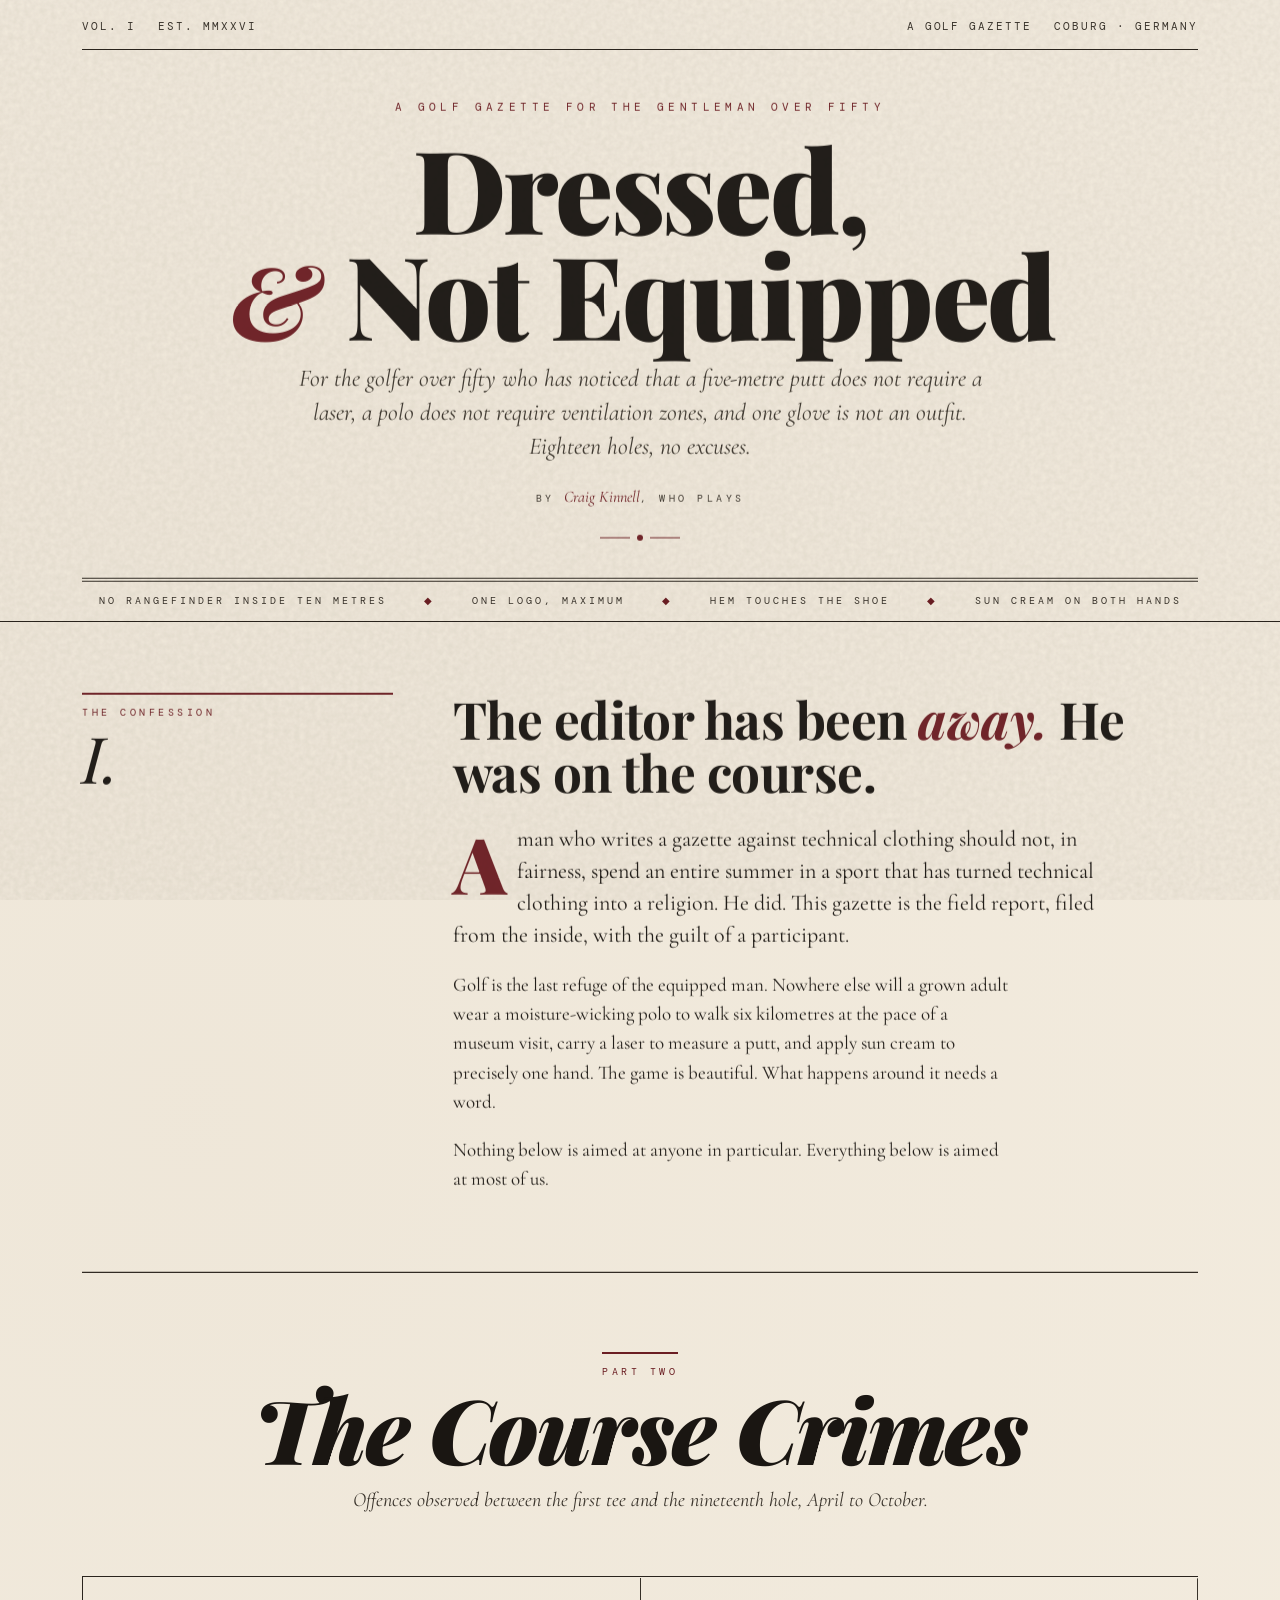
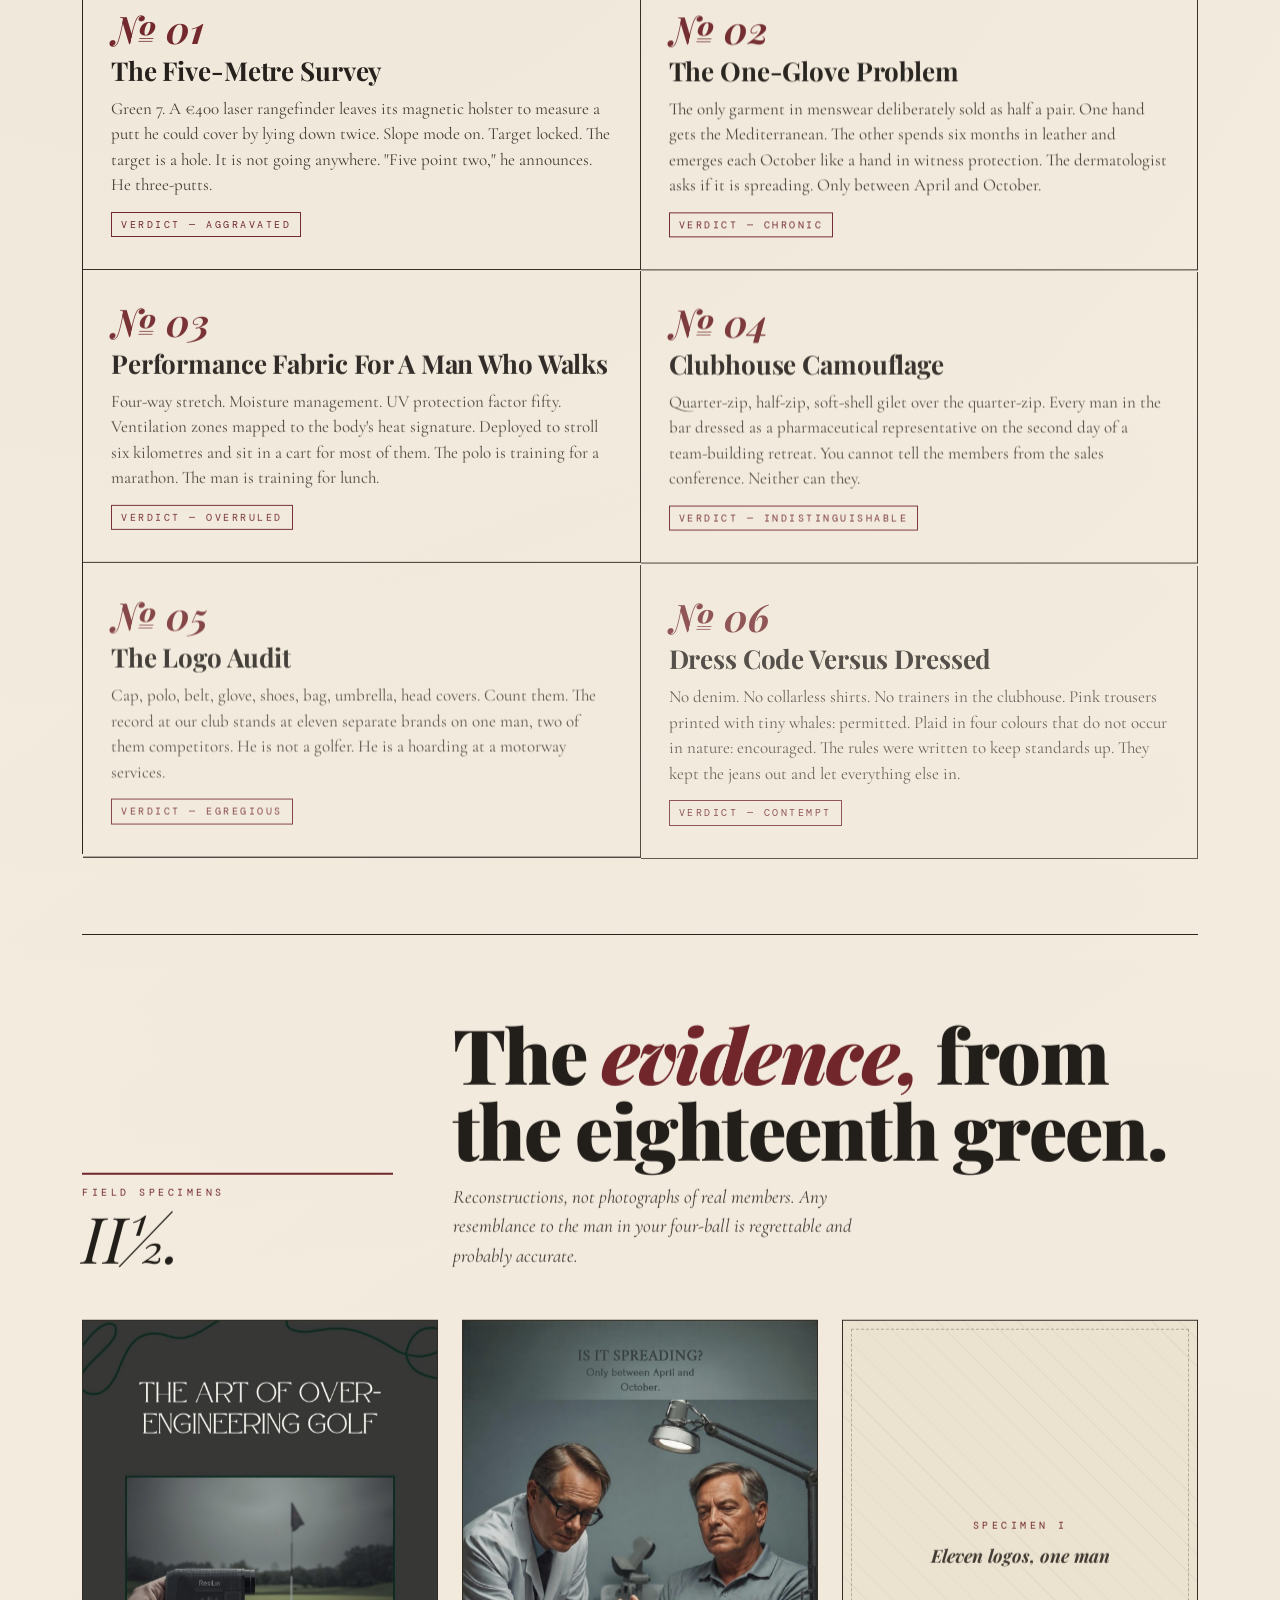
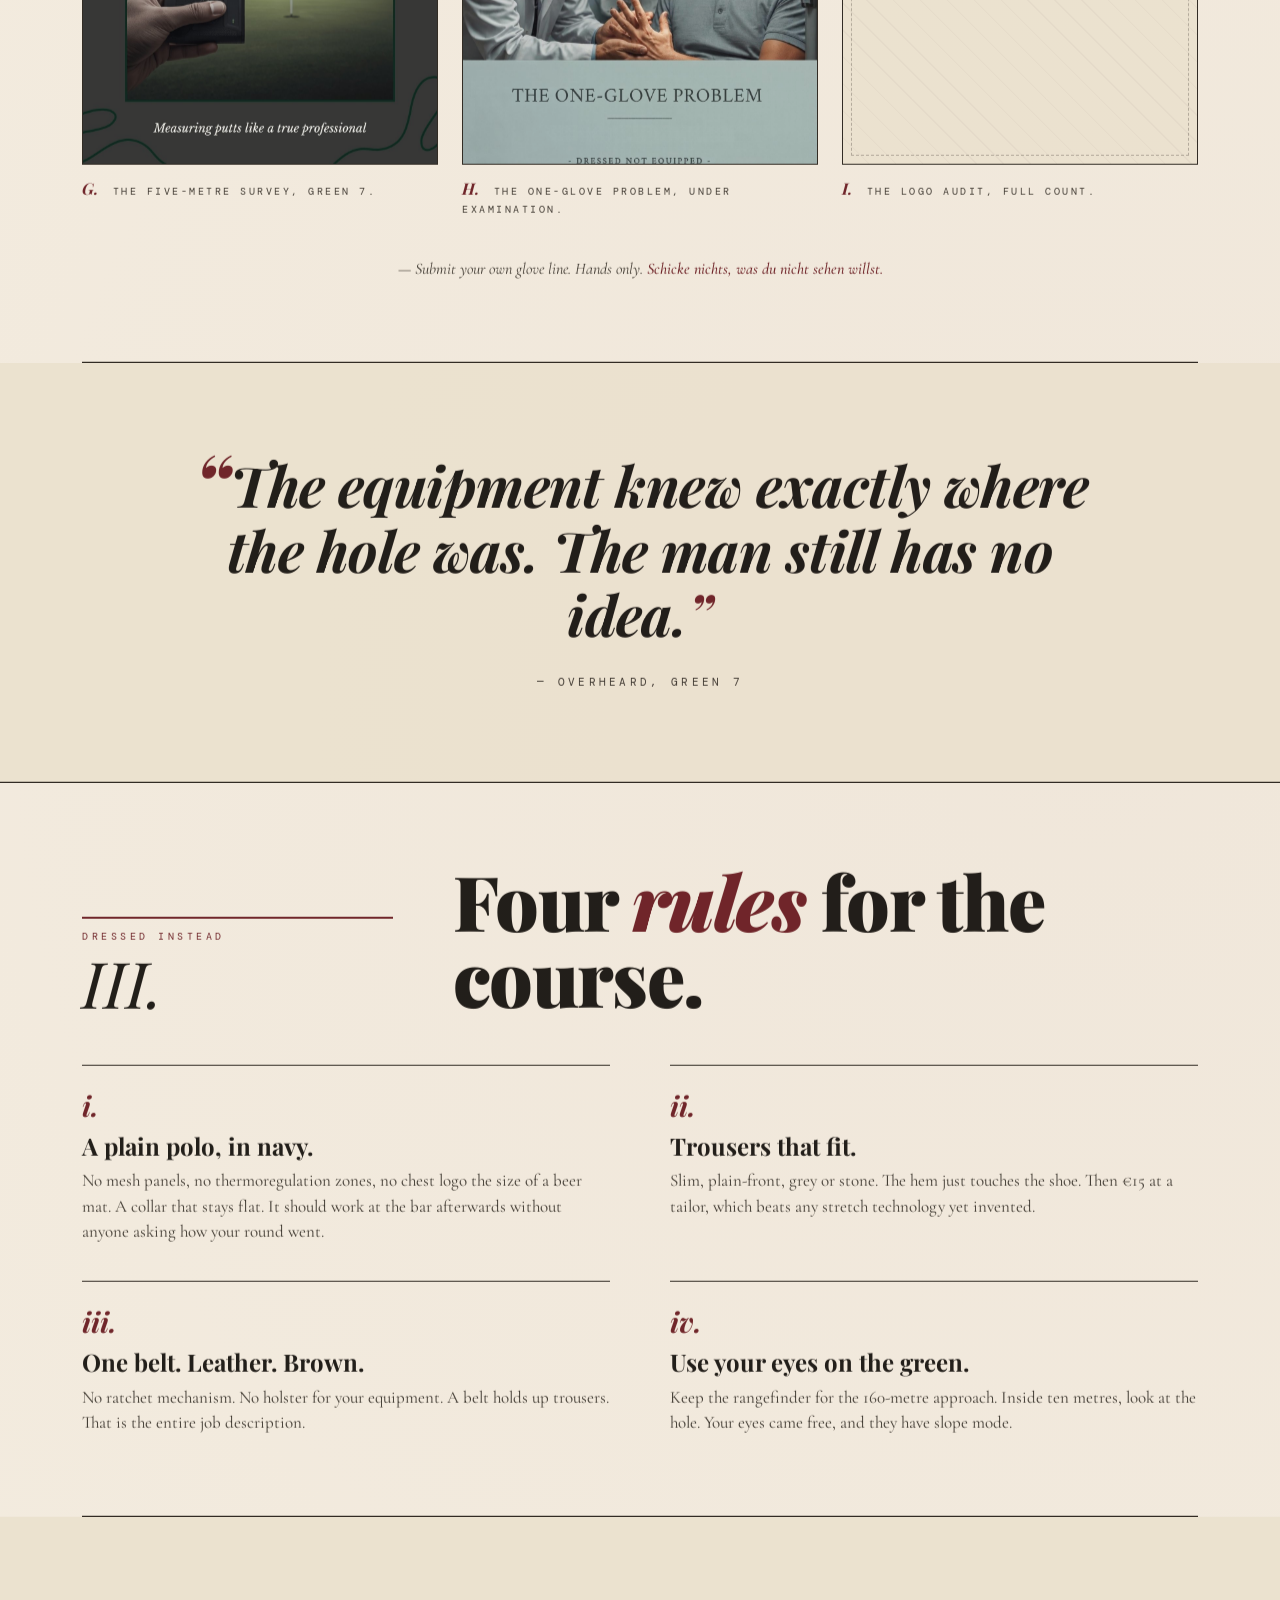
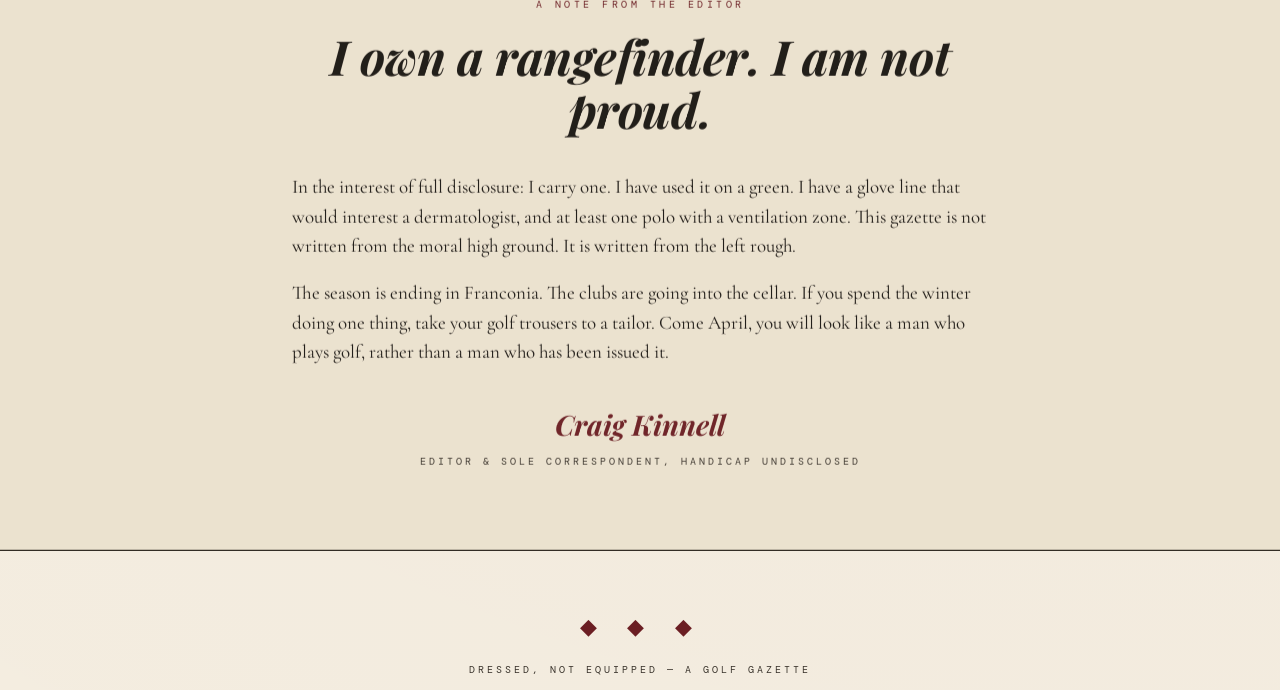
==== commit 32a4fec8: "Go golf-only: golf gazette becomes the front page, menswear retired golf.html now redirects to the f" ====
--- a/golf.html
+++ b/golf.html
@@ -1,638 +1,4 @@
 <!DOCTYPE html>
-<html lang="en">
-<head>
-<meta charset="UTF-8" />
-<meta name="viewport" content="width=device-width, initial-scale=1.0" />
-<title>Golf — Dressed, Not Equipped</title>
-<meta name="description" content="Vol. I, No. 2 of Dressed, Not Equipped: offences against tailoring observed on the golf course. Written from Coburg, Germany." />
-<link rel="preconnect" href="https://fonts.googleapis.com">
-<link rel="preconnect" href="https://fonts.gstatic.com" crossorigin>
-<link href="https://fonts.googleapis.com/css2?family=Cormorant+Garamond:ital,wght@0,400;0,500;0,600;0,700;1,400;1,500&family=DM+Mono:ital,wght@0,400;0,500;1,400&family=Playfair+Display:ital,wght@0,700;0,900;1,700&display=swap" rel="stylesheet">
-<style>
-  :root {
-    --paper: #f4ede0;
-    --paper-deep: #ebe1cf;
-    --ink: #1a1612;
-    --ink-soft: #3a342c;
-    --rule: #2a241d;
-    --oxblood: #6b1e23;
-    --serif: 'Cormorant Garamond', 'EB Garamond', Georgia, serif;
-    --display: 'Playfair Display', 'Bodoni 72', 'Didot', serif;
-    --mono: 'DM Mono', 'Courier New', monospace;
-  }
-  * { box-sizing: border-box; margin: 0; padding: 0; }
-  html { scroll-behavior: smooth; }
-  body {
-    background: var(--paper);
-    background-image:
-      radial-gradient(circle at 15% 20%, rgba(106, 78, 40, 0.04) 0%, transparent 40%),
-      radial-gradient(circle at 85% 70%, rgba(107, 30, 35, 0.03) 0%, transparent 50%);
-    color: var(--ink);
-    font-family: var(--serif);
-    font-size: 19px;
-    line-height: 1.55;
-    overflow-x: hidden;
-    position: relative;
-  }
-  body::before {
-    content: '';
-    position: fixed;
-    inset: 0;
-    pointer-events: none;
-    z-index: 1;
-    background-image: url("data:image/svg+xml,%3Csvg viewBox='0 0 200 200' xmlns='http://www.w3.org/2000/svg'%3E%3Cfilter id='n'%3E%3CfeTurbulence type='fractalNoise' baseFrequency='0.85' numOctaves='2' stitchTiles='stitch'/%3E%3CfeColorMatrix values='0 0 0 0 0.1 0 0 0 0 0.08 0 0 0 0 0.05 0 0 0 0.18 0'/%3E%3C/filter%3E%3Crect width='100%25' height='100%25' filter='url(%23n)'/%3E%3C/svg%3E");
-    opacity: 0.5;
-    mix-blend-mode: multiply;
-  }
-  .container { max-width: 1180px; margin: 0 auto; padding: 0 32px; position: relative; z-index: 2; }
-  .masthead {
-    border-bottom: 1px solid var(--rule);
-    padding: 18px 0 14px;
-    display: flex;
-    justify-content: space-between;
-    align-items: baseline;
-    font-family: var(--mono);
-    font-size: 11px;
-    text-transform: uppercase;
-    letter-spacing: 0.18em;
-    color: var(--ink-soft);
-  }
-  .masthead .left, .masthead .right { display: flex; gap: 22px; }
-  .hero { padding: 48px 0 32px; border-bottom: 4px double var(--rule); text-align: center; }
-  .hero .kicker {
-    font-family: var(--mono); font-size: 11px; letter-spacing: 0.4em;
-    text-transform: uppercase; color: var(--oxblood); margin-bottom: 18px;
-  }
-  .hero h1 {
-    font-family: var(--display); font-weight: 900;
-    font-size: clamp(48px, 9vw, 124px);
-    line-height: 0.92; letter-spacing: -0.02em;
-  }
-  .hero h1 .amp { font-style: italic; font-weight: 700; color: var(--oxblood); font-size: 0.9em; padding: 0 0.05em; }
-  .hero .deck {
-    font-family: var(--serif); font-style: italic;
-    font-size: clamp(18px, 2vw, 24px); color: var(--ink-soft);
-    max-width: 720px; margin: 16px auto 0; line-height: 1.4;
-  }
-  .hero .byline {
-    font-family: var(--mono); font-size: 10px; letter-spacing: 0.35em;
-    text-transform: uppercase; color: var(--ink-soft); margin-top: 22px;
-  }
-  .hero .byline em {
-    font-family: var(--serif); font-style: italic; text-transform: none;
-    letter-spacing: 0; font-size: 16px; color: var(--oxblood);
-  }
-  .hero .ornament { margin: 20px auto 0; display: block; width: 80px; color: var(--oxblood); }
-  .strip {
-    border-bottom: 1px solid var(--rule); padding: 12px 0;
-    font-family: var(--mono); font-size: 10px; letter-spacing: 0.3em;
-    text-transform: uppercase; text-align: center; color: var(--ink-soft);
-  }
-  .strip span { margin: 0 14px; }
-  .strip .dot { color: var(--oxblood); }
-  .section-label {
-    font-family: var(--mono); font-size: 10px; letter-spacing: 0.35em;
-    text-transform: uppercase; color: var(--oxblood);
-    border-top: 2px solid var(--oxblood); padding-top: 10px; display: block;
-  }
-  .section-label .num {
-    display: block; font-family: var(--display); font-style: italic;
-    font-size: 64px; color: var(--ink); letter-spacing: 0; margin-top: 6px; line-height: 1;
-  }
-  .manifesto { padding: 70px 0 60px; border-bottom: 1px solid var(--rule); }
-  .manifesto-grid { display: grid; grid-template-columns: 1fr 2.4fr; gap: 60px; align-items: start; }
-  .manifesto h2 {
-    font-family: var(--display); font-weight: 700;
-    font-size: clamp(32px, 4vw, 52px); line-height: 1.05;
-    letter-spacing: -0.01em; margin-bottom: 24px;
-  }
-  .manifesto h2 em { font-style: italic; color: var(--oxblood); }
-  .manifesto p { margin-bottom: 18px; max-width: 62ch; }
-  .manifesto p.lede { font-size: 22px; line-height: 1.45; }
-  .manifesto p.lede::first-letter {
-    font-family: var(--display); font-weight: 900; font-size: 78px;
-    float: left; line-height: 0.85; padding: 6px 10px 0 0; color: var(--oxblood);
-  }
-  .crimes { padding: 80px 0; border-bottom: 1px solid var(--rule); }
-  .crimes-header { text-align: center; margin-bottom: 60px; }
-  .crimes-header h2 {
-    font-family: var(--display); font-weight: 900; font-style: italic;
-    font-size: clamp(48px, 7vw, 92px); line-height: 1; letter-spacing: -0.02em;
-  }
-  .crimes-header .sub {
-    font-family: var(--serif); font-style: italic;
-    color: var(--ink-soft); font-size: 20px; margin-top: 12px;
-  }
-  .crimes-list {
-    display: grid; grid-template-columns: 1fr 1fr;
-    border-top: 1px solid var(--rule); border-left: 1px solid var(--rule);
-  }
-  .crime {
-    padding: 32px 28px;
-    border-right: 1px solid var(--rule); border-bottom: 1px solid var(--rule);
-    transition: background 0.4s ease;
-  }
-  .crime:hover { background: var(--paper-deep); }
-  .crime .num {
-    font-family: var(--display); font-style: italic; font-weight: 700;
-    font-size: 38px; color: var(--oxblood); line-height: 1; margin-bottom: 8px;
-  }
-  .crime h3 {
-    font-family: var(--display); font-weight: 700;
-    font-size: 26px; line-height: 1.15; margin-bottom: 10px; letter-spacing: -0.005em;
-  }
-  .crime p { font-size: 17px; line-height: 1.5; color: var(--ink-soft); }
-  .crime .verdict {
-    display: inline-block; margin-top: 14px;
-    font-family: var(--mono); font-size: 10px; letter-spacing: 0.25em;
-    text-transform: uppercase; color: var(--oxblood);
-    border: 1px solid var(--oxblood); padding: 4px 9px;
-  }
-  .pullquote {
-    padding: 90px 0; text-align: center;
-    border-bottom: 1px solid var(--rule); background: var(--paper-deep);
-  }
-
-  /* ─── FIELD SPECIMENS ─────────────────────────────── */
-  .specimens { padding: 80px 0; border-bottom: 1px solid var(--rule); }
-  .specimens-header {
-    display: grid; grid-template-columns: 1fr 2.4fr;
-    gap: 60px; margin-bottom: 50px; align-items: end;
-  }
-  .specimens-header h2 {
-    font-family: var(--display); font-weight: 900;
-    font-size: clamp(40px, 6vw, 76px); line-height: 1; letter-spacing: -0.02em;
-    margin-bottom: 14px;
-  }
-  .specimens-header h2 em { font-style: italic; color: var(--oxblood); }
-  .specimens-header p {
-    font-style: italic; color: var(--ink-soft); max-width: 56ch;
-  }
-  .specimens-grid {
-    display: grid; grid-template-columns: repeat(3, 1fr); gap: 28px 24px;
-  }
-  .specimen { display: block; }
-  .specimen-frame {
-    position: relative; aspect-ratio: 4 / 5;
-    background: var(--paper-deep);
-    border: 1px solid var(--rule);
-    overflow: hidden;
-    transition: transform 0.5s cubic-bezier(0.2, 0.8, 0.2, 1), box-shadow 0.5s;
-  }
-  .specimen-frame::before {
-    content: '';
-    position: absolute; inset: 8px;
-    border: 1px dashed rgba(42, 36, 29, 0.3);
-    pointer-events: none;
-  }
-  .specimen-frame:hover {
-    transform: translateY(-4px);
-    box-shadow: 0 16px 40px -20px rgba(26, 22, 18, 0.4);
-  }
-  .specimen-placeholder {
-    position: absolute; inset: 0;
-    display: flex; flex-direction: column;
-    align-items: center; justify-content: center;
-    text-align: center; padding: 28px;
-    background:
-      repeating-linear-gradient(
-        45deg,
-        transparent 0,
-        transparent 18px,
-        rgba(42, 36, 29, 0.04) 18px,
-        rgba(42, 36, 29, 0.04) 19px
-      );
-  }
-  .ph-label {
-    font-family: var(--mono); font-size: 10px; letter-spacing: 0.35em;
-    text-transform: uppercase; color: var(--oxblood);
-    margin-bottom: 12px;
-  }
-  .ph-detail {
-    font-family: var(--display); font-style: italic; font-weight: 700;
-    font-size: 18px; line-height: 1.25; color: var(--ink-soft);
-  }
-  .specimen figcaption {
-    font-family: var(--mono); font-size: 10px;
-    letter-spacing: 0.25em; text-transform: uppercase;
-    color: var(--ink-soft); margin-top: 12px;
-  }
-  .specimen .caption-num {
-    font-family: var(--display); font-style: italic;
-    font-weight: 700; font-size: 16px; color: var(--oxblood);
-    text-transform: none; letter-spacing: 0; margin-right: 6px;
-  }
-  .specimens-note {
-    margin-top: 40px; text-align: center;
-    font-family: var(--serif); font-style: italic;
-    font-size: 16px; color: var(--ink-soft);
-  }
-  .specimens-note em { color: var(--oxblood); font-weight: 500; }
-
-  /* ─── DISCLOSURE BLOCK ────────────────────────────── */
-  .disclosure {
-    margin: 40px auto 0; max-width: 780px;
-    border-top: 1px solid var(--rule);
-    border-bottom: 1px solid var(--rule);
-    padding: 22px 28px;
-    font-family: var(--serif); font-size: 15px;
-    line-height: 1.5; color: var(--ink-soft);
-    text-align: center;
-  }
-  .disclosure .tag {
-    display: inline-block; margin-bottom: 8px;
-    font-family: var(--mono); font-size: 10px;
-    letter-spacing: 0.35em; text-transform: uppercase;
-    color: var(--oxblood);
-  }
-  .disclosure em { font-style: italic; color: var(--ink); }
-  .pullquote blockquote {
-    font-family: var(--display); font-style: italic; font-weight: 700;
-    font-size: clamp(28px, 4.5vw, 56px); line-height: 1.15;
-    max-width: 920px; margin: 0 auto; letter-spacing: -0.01em;
-  }
-  .pullquote blockquote::before {
-    content: '“'; font-size: 1.5em; color: var(--oxblood);
-    line-height: 0; vertical-align: -0.1em;
-  }
-  .pullquote blockquote::after { content: '”'; color: var(--oxblood); }
-  .pullquote cite {
-    display: block; margin-top: 28px;
-    font-family: var(--mono); font-size: 11px; letter-spacing: 0.3em;
-    text-transform: uppercase; font-style: normal; color: var(--ink-soft);
-  }
-  .principles { padding: 80px 0; border-bottom: 1px solid var(--rule); }
-  .principles-header {
-    display: grid; grid-template-columns: 1fr 2.4fr;
-    gap: 60px; margin-bottom: 50px; align-items: end;
-  }
-  .principles-header h2 {
-    font-family: var(--display); font-weight: 900;
-    font-size: clamp(40px, 6vw, 76px); line-height: 1; letter-spacing: -0.02em;
-  }
-  .principles-header h2 em { font-style: italic; color: var(--oxblood); }
-  .principles-grid { display: grid; grid-template-columns: repeat(2, 1fr); gap: 36px 60px; }
-  .principle { border-top: 1px solid var(--rule); padding-top: 18px; }
-  .principle .num {
-    font-family: var(--display); font-style: italic; font-weight: 700;
-    font-size: 28px; color: var(--oxblood); margin-bottom: 6px;
-  }
-  .principle h3 {
-    font-family: var(--display); font-weight: 700;
-    font-size: 24px; margin-bottom: 8px; line-height: 1.15;
-  }
-  .principle p { font-size: 17px; line-height: 1.5; color: var(--ink-soft); }
-  .remedies { padding: 80px 0 60px; border-bottom: 1px solid var(--rule); }
-  .remedies-header {
-    display: grid; grid-template-columns: 1fr 2.4fr;
-    gap: 60px; margin-bottom: 50px; align-items: end;
-  }
-  .remedies-header h2 {
-    font-family: var(--display); font-weight: 900;
-    font-size: clamp(40px, 6vw, 76px); line-height: 1; letter-spacing: -0.02em;
-  }
-  .remedies-header h2 em { font-style: italic; color: var(--oxblood); }
-  .remedies-header p { font-style: italic; color: var(--ink-soft); max-width: 56ch; }
-  .category { margin-bottom: 50px; }
-  .category-title {
-    font-family: var(--mono); font-size: 11px; letter-spacing: 0.35em;
-    text-transform: uppercase; color: var(--ink);
-    border-bottom: 1px solid var(--rule); padding-bottom: 10px; margin-bottom: 22px;
-    display: flex; justify-content: space-between; align-items: baseline;
-  }
-  .category-title .index {
-    color: var(--oxblood); font-style: italic; font-family: var(--display);
-    text-transform: none; letter-spacing: 0; font-size: 22px;
-  }
-  .links { display: grid; grid-template-columns: repeat(auto-fill, minmax(280px, 1fr)); }
-  .link {
-    display: block; padding: 18px 4px;
-    border-bottom: 1px solid rgba(42, 36, 29, 0.2);
-    text-decoration: none; color: var(--ink);
-    transition: padding-left 0.35s cubic-bezier(0.2, 0.8, 0.2, 1), background 0.3s;
-    position: relative;
-  }
-  .link:hover {
-    padding-left: 16px;
-    background: linear-gradient(90deg, rgba(107,30,35,0.05), transparent 60%);
-  }
-  .link::before {
-    content: '→'; position: absolute; left: -12px; top: 28px;
-    color: var(--oxblood); opacity: 0;
-    transition: opacity 0.3s, left 0.3s; font-size: 18px;
-  }
-  .link:hover::before { opacity: 1; left: 0; }
-  .link .name {
-    font-family: var(--display); font-size: 22px; font-weight: 700;
-    line-height: 1.1; display: block; margin-bottom: 4px;
-  }
-  .link .note { font-family: var(--serif); font-style: italic; font-size: 15px; color: var(--ink-soft); }
-  .link .origin {
-    font-family: var(--mono); font-size: 9px; letter-spacing: 0.25em;
-    text-transform: uppercase; color: var(--oxblood);
-    margin-top: 6px; display: block;
-  }
-  .editors-note {
-    padding: 80px 0; border-bottom: 1px solid var(--rule);
-    background: var(--paper-deep);
-  }
-  .editors-note .container { max-width: 760px; }
-  .editors-note .label {
-    font-family: var(--mono); font-size: 10px; letter-spacing: 0.35em;
-    text-transform: uppercase; color: var(--oxblood);
-    text-align: center; margin-bottom: 18px;
-  }
-  .editors-note h2 {
-    font-family: var(--display); font-weight: 700; font-style: italic;
-    font-size: clamp(32px, 4vw, 48px); line-height: 1.1;
-    text-align: center; margin-bottom: 36px; letter-spacing: -0.01em;
-  }
-  .editors-note p { margin-bottom: 18px; }
-  .editors-note .signature { margin-top: 36px; text-align: center; }
-  .editors-note .signature .name {
-    font-family: var(--display); font-style: italic; font-weight: 700;
-    font-size: 28px; color: var(--oxblood);
-  }
-  .editors-note .signature .role {
-    display: block; font-family: var(--mono);
-    font-size: 10px; letter-spacing: 0.3em;
-    text-transform: uppercase; color: var(--ink-soft); margin-top: 8px;
-  }
-  footer {
-    padding: 60px 0 40px; text-align: center;
-    font-family: var(--mono); font-size: 10px; letter-spacing: 0.3em;
-    text-transform: uppercase; color: var(--ink-soft);
-  }
-  footer .ornament {
-    color: var(--oxblood); font-size: 22px;
-    margin-bottom: 18px; letter-spacing: 0.4em;
-  }
-  footer p { margin-bottom: 8px; }
-  footer .small {
-    font-family: var(--serif); font-style: italic;
-    text-transform: none; letter-spacing: 0;
-    font-size: 14px; color: var(--ink-soft);
-    margin-top: 18px; line-height: 1.5;
-  }
-  @media (max-width: 760px) {
-    .container { padding: 0 22px; }
-    .masthead { font-size: 9px; flex-direction: column; gap: 6px; align-items: center; }
-    .masthead .left, .masthead .right { gap: 14px; }
-    .manifesto-grid, .remedies-header, .principles-header, .specimens-header { grid-template-columns: 1fr; gap: 30px; }
-    .crimes-list, .principles-grid { grid-template-columns: 1fr; }
-    .specimens-grid { grid-template-columns: 1fr 1fr; gap: 18px; }
-    .strip span { display: inline-block; margin: 2px 8px; }
-  }
-  @keyframes rise {
-    from { opacity: 0; transform: translateY(18px); }
-    to   { opacity: 1; transform: translateY(0); }
-  }
-  .hero, .manifesto, .crime, .specimens, .pullquote, .principles, .remedies, .editors-note {
-    animation: rise 0.9s cubic-bezier(0.2, 0.8, 0.2, 1) both;
-  }
-  .crime:nth-child(1) { animation-delay: 0.05s; }
-  .crime:nth-child(2) { animation-delay: 0.10s; }
-  .crime:nth-child(3) { animation-delay: 0.15s; }
-  .crime:nth-child(4) { animation-delay: 0.20s; }
-  .crime:nth-child(5) { animation-delay: 0.25s; }
-  .crime:nth-child(6) { animation-delay: 0.30s; }
-
-  /* ─── GOLF SUPPLEMENT ADDITIONS ───────────────────── */
-  .specimen-frame img {
-    position: absolute; inset: 0; width: 100%; height: 100%;
-    object-fit: cover; display: block; z-index: 1;
-  }
-  a.back { color: inherit; text-decoration: none; border-bottom: 1px solid currentColor; }
-  a.back:hover { color: var(--oxblood); }
-
-  /* ─── SECTION NAV (shared) ────────────────────────── */
-  .sitenav {
-    display: flex; justify-content: center; flex-wrap: wrap; gap: 8px 40px;
-    padding: 14px 0; border-bottom: 1px solid var(--rule);
-    font-family: var(--mono); font-size: 11px; letter-spacing: 0.3em; text-transform: uppercase;
-  }
-  .sitenav a { color: var(--ink-soft); text-decoration: none; padding-bottom: 3px; border-bottom: 1px solid transparent; }
-  .sitenav a:hover, .sitenav a:focus-visible { color: var(--oxblood); border-color: currentColor; }
-  .sitenav a[aria-current="page"] { color: var(--oxblood); border-color: var(--oxblood); }
-</style>
-</head>
-<body>
-
-<div class="container">
-  <header class="masthead">
-    <div class="left">
-      <span>Vol. I — No. 2</span>
-      <span>Section II · Golf</span>
-    </div>
-    <div class="right">
-      <span>The Golf Supplement</span>
-      <span>Coburg · Germany</span>
-    </div>
-  </header>
-  <nav class="sitenav" aria-label="Sections">
-    <a href="./">Front Page</a>
-    <a href="menswear.html">Menswear</a>
-    <a href="golf.html" aria-current="page">Golf</a>
-  </nav>
-
-  <section class="hero">
-    <div class="kicker">A Supplement for the Sporting Gentleman</div>
-    <h1>Eighteen Holes,<br><span class="amp">&amp;</span> No Excuses</h1>
-    <p class="deck">For the man who has spent the summer on the course and returned to civilisation with one tanned hand, a laser in a holster, and trousers designed by a sportswear firm for a body he does not have.</p>
-    <div class="byline">By <em>Craig Kinnell</em>, who plays</div>
-    <svg class="ornament" viewBox="0 0 80 16" fill="none" xmlns="http://www.w3.org/2000/svg">
-      <path d="M0 8 H30" stroke="currentColor" stroke-width="1"/>
-      <circle cx="40" cy="8" r="3" fill="currentColor"/>
-      <path d="M50 8 H80" stroke="currentColor" stroke-width="1"/>
-    </svg>
-  </section>
-</div>
-
-<div class="strip">
-  <span>No Rangefinder Inside Ten Metres</span>
-  <span class="dot">◆</span>
-  <span>One Logo, Maximum</span>
-  <span class="dot">◆</span>
-  <span>Hem Touches The Shoe</span>
-  <span class="dot">◆</span>
-  <span>Sun Cream On Both Hands</span>
-</div>
-
-<div class="container">
-
-  <section class="manifesto">
-    <div class="manifesto-grid">
-      <div><span class="section-label">The Confession<span class="num">I.</span></span></div>
-      <div>
-        <h2>The editor has been <em>away.</em> He was on the course.</h2>
-        <p class="lede">A man who writes a gazette against technical clothing should not, in fairness, spend an entire summer in a sport that has turned technical clothing into a religion. He did. This supplement is the field report, filed from the inside, with the guilt of a participant.</p>
-        <p>Golf is the last refuge of the equipped man. Nowhere else will a grown adult wear a moisture-wicking polo to walk six kilometres at the pace of a museum visit, carry a laser to measure a putt, and apply sun cream to precisely one hand. The game is beautiful. What happens around it needs a word.</p>
-        <p>Nothing below is aimed at anyone in particular. Everything below is aimed at most of us.</p>
-      </div>
-    </div>
-  </section>
-
-  <section class="crimes">
-    <div class="crimes-header">
-      <span class="section-label" style="display:inline-block;text-align:left;">Part Two</span>
-      <h2>The <em>Course</em> Crimes</h2>
-      <p class="sub">Offences observed between the first tee and the nineteenth hole, April to October.</p>
-    </div>
-
-    <div class="crimes-list">
-      <article class="crime">
-        <div class="num">№ 01</div>
-        <h3>The Five-Metre Survey</h3>
-        <p>Green 7. A €400 laser rangefinder leaves its magnetic holster to measure a putt he could cover by lying down twice. Slope mode on. Target locked. The target is a hole. It is not going anywhere. "Five point two," he announces. He three-putts.</p>
-        <span class="verdict">Verdict — Aggravated</span>
-      </article>
-      <article class="crime">
-        <div class="num">№ 02</div>
-        <h3>The One-Glove Problem</h3>
-        <p>The only garment in menswear deliberately sold as half a pair. One hand gets the Mediterranean. The other spends six months in leather and emerges each October like a hand in witness protection. The dermatologist asks if it is spreading. Only between April and October.</p>
-        <span class="verdict">Verdict — Chronic</span>
-      </article>
-      <article class="crime">
-        <div class="num">№ 03</div>
-        <h3>Performance Fabric For A Man Who Walks</h3>
-        <p>Four-way stretch. Moisture management. UV protection factor fifty. Ventilation zones mapped to the body's heat signature. Deployed to stroll six kilometres and sit in a cart for most of them. The polo is training for a marathon. The man is training for lunch.</p>
-        <span class="verdict">Verdict — Overruled</span>
-      </article>
-      <article class="crime">
-        <div class="num">№ 04</div>
-        <h3>Clubhouse Camouflage</h3>
-        <p>Quarter-zip, half-zip, soft-shell gilet over the quarter-zip. Every man in the bar dressed as a pharmaceutical representative on the second day of a team-building retreat. You cannot tell the members from the sales conference. Neither can they.</p>
-        <span class="verdict">Verdict — Indistinguishable</span>
-      </article>
-      <article class="crime">
-        <div class="num">№ 05</div>
-        <h3>The Logo Audit</h3>
-        <p>Cap, polo, belt, glove, shoes, bag, umbrella, head covers. Count them. The record at our club stands at eleven separate brands on one man, two of them competitors. He is not a golfer. He is a hoarding at a motorway services.</p>
-        <span class="verdict">Verdict — Egregious</span>
-      </article>
-      <article class="crime">
-        <div class="num">№ 06</div>
-        <h3>Dress Code Versus Dressed</h3>
-        <p>No denim. No collarless shirts. No trainers in the clubhouse. Pink trousers printed with tiny whales: permitted. Plaid in four colours that do not occur in nature: encouraged. The rules were written to keep standards up. They kept the jeans out and let everything else in.</p>
-        <span class="verdict">Verdict — Contempt</span>
-      </article>
-    </div>
-  </section>
-
-  <section class="specimens">
-    <div class="specimens-header">
-      <div><span class="section-label">Field Specimens<span class="num">II½.</span></span></div>
-      <div>
-        <h2>The <em>evidence,</em> from the eighteenth green.</h2>
-        <p>Reconstructions, not photographs of real members. Any resemblance to the man in your four-ball is regrettable and probably accurate.</p>
-      </div>
-    </div>
-    <div class="specimens-grid">
-      <figure class="specimen">
-        <div class="specimen-frame">
-          <div class="specimen-placeholder">
-            <span class="ph-label">Specimen G</span>
-            <span class="ph-detail">A laser, a flag, five metres</span>
-          </div>
-          <img src="images/five-metre-survey.jpg" alt="A golfer aiming a laser rangefinder at a flag only a few metres away" loading="lazy" onerror="this.remove()">
-        </div>
-        <figcaption><span class="caption-num">G.</span> The Five-Metre Survey, green 7.</figcaption>
-      </figure>
-      <figure class="specimen">
-        <div class="specimen-frame">
-          <div class="specimen-placeholder">
-            <span class="ph-label">Specimen H</span>
-            <span class="ph-detail">Is it spreading?</span>
-          </div>
-          <img src="images/one-glove-problem.jpg" alt="A dermatologist examining a golfer's pale gloved hand with a sharp tan line at the wrist" loading="lazy" onerror="this.remove()">
-        </div>
-        <figcaption><span class="caption-num">H.</span> The One-Glove Problem, under examination.</figcaption>
-      </figure>
-      <figure class="specimen">
-        <div class="specimen-frame">
-          <div class="specimen-placeholder">
-            <span class="ph-label">Specimen I</span>
-            <span class="ph-detail">Eleven logos, one man</span>
-          </div>
-        </div>
-        <figcaption><span class="caption-num">I.</span> The Logo Audit, full count.</figcaption>
-      </figure>
-    </div>
-    <p class="specimens-note">— Submit your own glove line. Hands only. <em>Schicke nichts, was du nicht sehen willst.</em></p>
-  </section>
-
-</div>
-
-<section class="pullquote">
-  <div class="container">
-    <blockquote>The equipment knew exactly where the hole was. The man still has <em>no idea.</em></blockquote>
-    <cite>— Overheard, Green 7</cite>
-  </div>
-</section>
-
-<div class="container">
-
-  <section class="principles">
-    <div class="principles-header">
-      <div><span class="section-label">Dressed Instead<span class="num">III.</span></span></div>
-      <div><h2>Four <em>rules</em> for the course.</h2></div>
-    </div>
-    <div class="principles-grid">
-      <div class="principle">
-        <div class="num">i.</div>
-        <h3>A plain polo, in navy.</h3>
-        <p>No mesh panels, no thermoregulation zones, no chest logo the size of a beer mat. A collar that stays flat. It should work at the bar afterwards without anyone asking how your round went.</p>
-      </div>
-      <div class="principle">
-        <div class="num">ii.</div>
-        <h3>Trousers that fit.</h3>
-        <p>Slim, plain-front, grey or stone. The hem just touches the shoe. Then €15 at a tailor, which beats any stretch technology yet invented.</p>
-      </div>
-      <div class="principle">
-        <div class="num">iii.</div>
-        <h3>One belt. Leather. Brown.</h3>
-        <p>No ratchet mechanism. No holster for your equipment. A belt holds up trousers. That is the entire job description.</p>
-      </div>
-      <div class="principle">
-        <div class="num">iv.</div>
-        <h3>Use your eyes on the green.</h3>
-        <p>Keep the rangefinder for the 160-metre approach. Inside ten metres, look at the hole. Your eyes came free, and they have slope mode.</p>
-      </div>
-    </div>
-  </section>
-
-  <!-- ═══ REMEDIES FOR THE COURSE ═══
-       Add brand links here in the same format as the Remedies on index.html.
-       If any become affiliate links: add rel="sponsored noopener", mark them
-       with *, and remove the `hidden` attribute from the disclosure block below. -->
-
-</div>
-
-<section class="editors-note">
-  <div class="container">
-    <div class="label">A Note From The Editor</div>
-    <h2>I own a rangefinder. I am not proud.</h2>
-    <p>In the interest of full disclosure: I carry one. I have used it on a green. I have a glove line that would interest a dermatologist, and at least one polo with a ventilation zone. This supplement is not written from the moral high ground. It is written from the left rough.</p>
-    <p>The season is ending in Franconia. The clubs are going into the cellar. If you spend the winter doing one thing, take your golf trousers to a tailor. Come April, you will look like a man who plays golf, rather than a man who has been issued it.</p>
-    <div class="signature">
-      <span class="name">Craig Kinnell</span>
-      <span class="role">Editor &amp; Sole Correspondent, Handicap Undisclosed</span>
-    </div>
-  </div>
-</section>
-
-<div class="container">
-  <aside class="disclosure" id="disclosure" hidden>
-    <span class="tag">Werbung · Disclosure</span>
-    <p>Some links on this page are <em>affiliate links / Provisionslinks</em>, marked with an asterisk. If you click through and buy, the gazette receives a small commission at no cost to you. This does not influence what is recommended.</p>
-  </aside>
-  <footer>
-    <div class="ornament">◆ ◆ ◆</div>
-    <p>Dressed, Not Equipped — Vol. I, No. 2 · The Golf Supplement</p>
-    <p><a class="back" href="menswear.html">← Previous section: Menswear</a></p>
-    <p class="small">No caddie was harmed in the making of this supplement.<br>Coburg, Germany. MMXXVI. All rights, such as they are, reserved.</p>
-  </footer>
-</div>
-
-</body>
-</html>
+<html lang="en"><head><meta charset="UTF-8"><title>Dressed, Not Equipped</title>
+<meta http-equiv="refresh" content="0; url=./"><link rel="canonical" href="https://dressednotequipped.github.io/"></head>
+<body><p><a href="./">Dressed, Not Equipped — A Golf Gazette</a></p></body></html>
